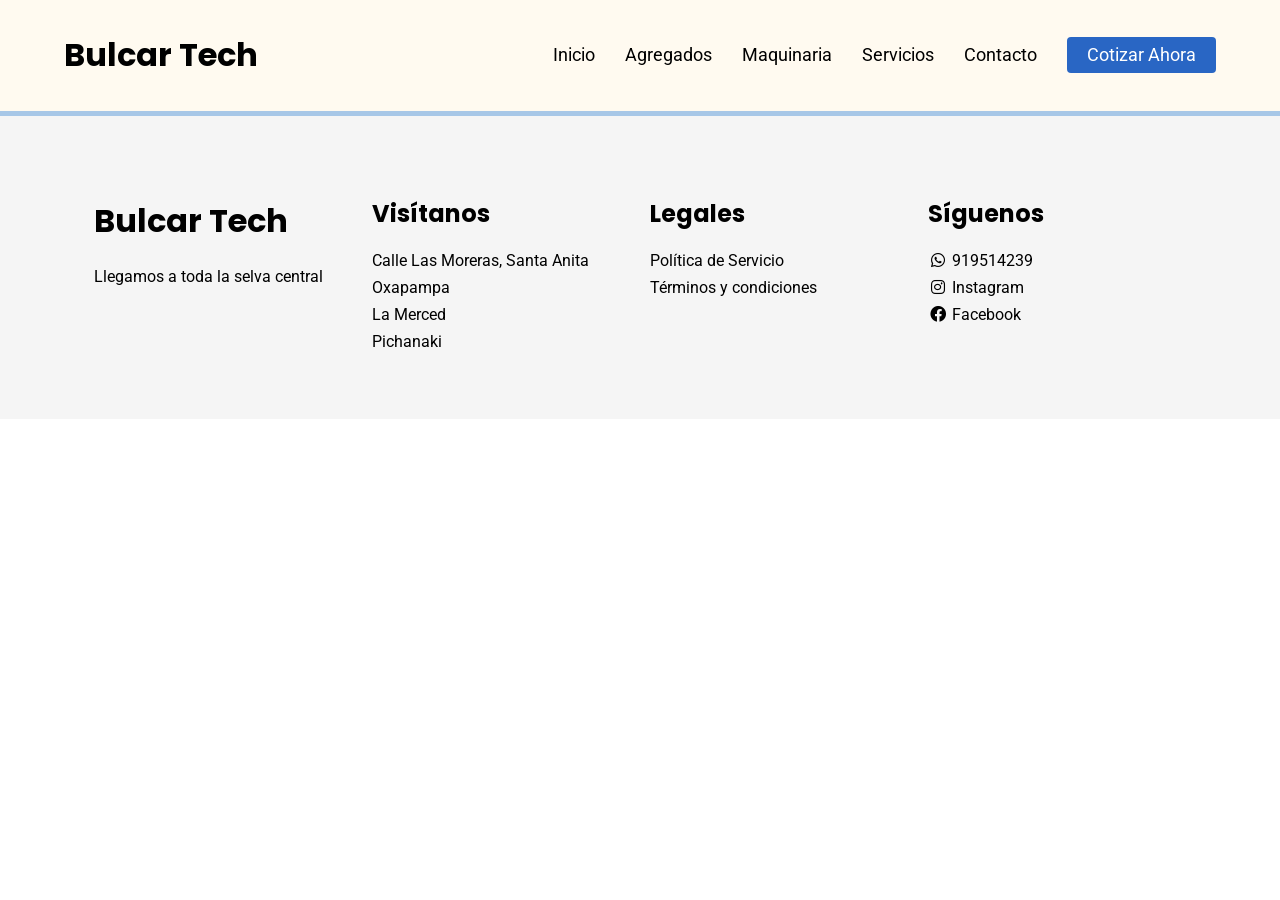
==== agregados.html @ b3961d60 "add  4 files .html" ====
<!DOCTYPE html5>
<html>
<head>
    <meta name="viewport" content="width=device-width, initial-scale=1.0">
    <title>Bulcar Tech</title>
    <link rel="preconnect" href="https://fonts.googleapis.com">
    <link rel="preconnect" href="https://fonts.gstatic.com" crossorigin>
    <link href="https://fonts.googleapis.com/css2?family=Poppins:wght@700&family=Roboto:wght@400;700&display=swap" rel="stylesheet">
    <link rel="stylesheet" href="https://cdnjs.cloudflare.com/ajax/libs/font-awesome/6.0.0/css/all.min.css"> <!-- para obtener iconos pequeños -->
    <link rel="stylesheet" href="style.css">
</head>

<body>
    <!-- cabezera -->
    <header class="main-header">
        <div class="header-container">
            <div class="logo">
                <h1>Bulcar Tech</h1>
                <!-- <h1>Bulcar tech, agregados en toda la selva central</h1> <a href="/">
                <img src="img/logo_3.png" alt="Agregados"> </a> -->
            </div>

            <nav class="main-nav">
                <ul>
                    <li><a href="index.html">Inicio</a></li>
                    <li><a href="agregados.html">Agregados</a></li>
                    <li><a href="maquinaria.html">Maquinaria</a></li>
                    <li><a href="servicios.html">Servicios</a></li>
                    <li><a href="contacto.html">Contacto</a></li>
                    <div class="boton-cotizar">
                    <li><a href="cotizar.html" class="btn-cotizar">Cotizar Ahora</a></li>
                    </div>

                </ul>
            </nav>
        </div>
    </header>

    <!-- Contenido -->










    <!-- Pie de pagina -->
     <footer class="main-footer">
        <div class="footer-content">
            <div class="caja">
                <h1>Bulcar Tech </h1> <ul>
                    <li>Llegamos a toda la selva central</li>
                </ul>
            </div>

            <div class="caja">
                <h2>Visítanos</h2>
                <ul>
                    <li>Calle Las Moreras, Santa Anita</li>
                    <li>Oxapampa</li>
                    <li>La Merced</li>
                    <li>Pichanaki</li>
    
                </ul>
            </div>

            <div class="caja">
                <h2>Legales</h2>
                <ul>
                    <li><a href="#">Política de Servicio</a></li>
                    <li><a href="#">Términos y condiciones</a></li>
                </ul>
            </div>

            <div class="caja">
                <h2>Síguenos</h2>
                <ul class="social-links">
                    <li><a href="#"><i class="fa-brands fa-whatsapp"></i> 919514239</a></li>
                    <li><a href="#"><i class="fa-brands fa-instagram"></i> Instagram</a></li>
                    <li><a href="#"><i class="fa-brands fa-facebook"></i> Facebook</a></li>
                </ul>
            </div>
        </div>
    </footer>

</body>
</html>
---- style.css ----
/* RESET UNIVERSAL */
body {
    display: flex;
    flex-direction: column;
    min-height: 100vh; /* vh significa "view height", o sea, el alto de la pantalla */
    margin: 0;
    font-family: 'Roboto', sans-serif; /* Fuente principal para lectura */
}

h1, h2, h3, .formulario_titulo {
    font-family: 'Poppins', sans-serif;
    font-weight: 700; /* Negrita para resaltar */
}

/* modo DESKTOP */

/* 1. EL FONDO (100% ancho) */
.topbar-fondo {
    width: 100%;
    background: #A7C7E7;
    /* Aquí NO va el overflow, para que el fondo llegue a las esquinas */
}

/* 2. EL CENTRADOR (1200px) */
.topbar-centrado {
    max-width: 900px;
    margin: 0 auto; /* Lo mantiene al centro de la web */
    overflow: hidden; /* ESTA ES LA CLAVE: Corta el texto justo a los 1200px */
}

/* 3. LA PISTA EN MOVIMIENTO */
.carrusel-track {
    display: flex;
    width: max-content; /* Permite que la pista sea larguísima */
    animation: scroll 15s linear infinite;
}

.carrusel-track span {
    display: flex;
    align-items: center;
    gap: 8px;
    padding: 1px 50px;
    color: black;
   
}

/* LA ANIMACIÓN */
@keyframes scroll {
    0% { transform: translateX(0); }
    100% { transform: translateX(-50%); }
}




/* para el menu de categorias de la web */

.main-header {
    background-color:floralwhite; 
    width: 100%;
    padding: 10px 0;
}

.header-container {
    display: flex;
    justify-content: space-between;
    align-items: center;
    max-width: 1200px;
    margin: 0 auto;
    padding: 0 5%;
}


.main-nav ul {
    display: flex;
    list-style: none; /* delete los puntitos del lista */
    gap: 30px; /* space entre categories */
    

}
.btn-cotizar {
    color:white !important;
    padding: 8px 20px;
    border-radius: 4px; /* Bordes ligeramente suavizados, pero rectangulares */
    background-color: #2966C4;
    
    
}

.btn-cotizar:hover {
    background-color:orange /* #a7c7e7 */; /* Se rellena de azul bajo */
    color: black !important; /* El texto cambia a blanco para contrastar */
  }

.main-nav a {   /* editar las categorias (anchor, ancla) -> "a" */
   
  color: black;
    font-size: 1.1rem;
    transition: 0.5s;
    text-decoration: none;
}

.main-nav a:hover {         /* pasar cursor en las categorias (anchor, ancla) -> "a" */
    color:blue;
    font-weight: bold;
    
}

/* 1. El contenedor del logo ahora sí dictará la altura */
/* 1. Forzamos al contenedor a mantener su tamaño */
.logo {
    color: black;
}
/* .logo {
    display: flex;
    align-items: center;
    position: relative;
    height: 60px; /* <--- ESTA es la altura máxima de tu header 
} */

/* 2. El logo puede ser más grande que el contenedor */
/* .logo img {
    height: 140px; /* <--- El logo mide 100px, pero el div solo 60px 
    width: auto;
    position: absolute; /* Permite que el logo "flote" sobre el header 
    top: 50%;
    transform: translateY(-50%); /* Lo centra verticalmente perfecto 
    z-index: 100; /* Asegura que el logo esté por encima de lo que venga abajo 
    transition: transform 0.3s ease;
} */ 

/* 3. Ajuste para el H1 (invisible para el usuario) */
/* .logo h1 {
    position: absolute;
    width: 1px;
    height: 1px;
    padding: 0;
    margin: -1px;
    overflow: hidden;
    clip: rect(0, 0, 0, 0);
    border: 0;
} */
/* hero section (imagen) */
.hero {
    /* Aquí pones la ruta de tu imagen */
    background-image: linear-gradient(rgba(0,0,0,0.6), rgba(0,0,0,0.6)), url('img/bg_banner.jpg');
    background-size: cover;       /* La imagen siempre llena el espacio sin deformarse */
    background-position: center;   /* Centra la imagen */
    height: 60vh;                 /* Ocupa el 80% de la altura de la pantalla */
    display: flex;
    justify-content: center;
    align-items: center;
    text-align: center;
    color: #f5f0e8;
}

.hero-content h1 {
    font-size: 3rem;
    margin-bottom: 20px;
}
.color-hero {
    color: #61C4FA;
}

/* Estilo del botón (Similar al visto en la Sesión 04) */
.btn-main {
    background-color:  transparent;
    color: white;
    border: 2px solid #84b6f4;
    padding: 10px 30px;
    text-decoration: none;
    border-radius: 5px;
    font-weight: bold;
    transition: 0.3s;
}

.btn-main:hover {
    color: white;
    background-color: #2966C4; /* Efecto hover visto en clase [cite: 791] */
}
.slogan {
    padding: 15px;
}


/* cards paquetes fullday */
.paquetes-container {
    padding: 60px 5%;
    background-color: #fff;
    text-align: center;
}

.cards-wrapper {
    display: flex;
     flex-wrap: nowrap;         /* Permite que bajen si no caben */
    justify-content: center; /* Centra las tarjetas */
    gap: 30px;               /* Espacio entre tarjetas */
    margin-top: 30px;
}

.card {
    background: #E5E1E1;     /* Color gris claro visto en clase  */
    border-radius: 10px;     /* Bordes redondeados profesionales  */
    width: 300px;            /* Ancho fijo en PC [cite: 780] */
    box-shadow: 10px 10px 5px #888; /* Sombra enseñada en  04  */
    overflow: hidden;        /* Para que la imagen no se salga de las esquinas */
    transition: transform 0.3s;
   

}

.card:hover {
    transform: scale(1.05);  /* Efecto de agrandado visto en clase  */
}

.card-img {
    width: 100%;             /* La imagen ocupa todo el ancho de la tarjeta [cite: 958] */
    height: 180px;           /* Altura fija para que todas se vean iguales [cite: 1387] */
    object-fit: cover;
}

.card-info {
    padding: 20px;
}

.btn-detalle {
    display: block;
    background: green;       /* Estilo de botón del material  */
    color: white;
    text-decoration: none;
    padding: 10px;
    margin-top: 15px;
    border-radius: 5px;
}

/* FORmulario de contacto----------------------------------------------------------------- */
.formulario-contacto {
    flex: 1; 
    width:500px;
    max-width: 100%;
    margin:auto;
    margin-top: 100px;
    margin-bottom: 100px;
    padding: 20px;
    box-shadow: 0 0 20px 1px rgba(0,0,0,0.3);
    /* 0 en desplazamiento, 20 en difuminado, rgba los colores,
    el 0.3 es la transprencia*/
    position:relative;
    /*Porque después se va a
    posicionar otro elemento en base al formulario*/
  
   
  
}

.formulario-titulo {
    text-align: center;
    margin-top: 0;
    color:rgba(0,0,0,0.7);
}

.formulario_label, .formulario_submit, .formulario_input {
    display: block; /*para que se aprecie uno debajo de otro*/
    width: 90%;
}

.formulario_submit {
   background: green;
    color:#fff;
    padding: 10px 20px;
    cursor:pointer;
    border:none;
    margin:8px;
}

.formulario_submit:hover{
    background: #229797;
}

/* CARRUSEL DE LOGOS CLIENTES */
.seccion-logos {
    padding: 60px 0;
    background-color: white; /* Tu azul bajo de fondo */
    display: flex;
    flex-direction: column;
    align-items: center;
    gap: 40px;
   
}
.titulo-confianza {
    color: #61C4FA; /* El mismo azul bajo de tus otros textos */
    font-size: 24px;
    font-weight: 400; /* Estilo elegante, no tan grueso */
    text-transform: uppercase; /* Opcional: le da un toque más corporativo */
    letter-spacing: 2px; /* Un poco de aire entre letras */
    position: relative;
    transition: font-weight 0.3s ease;
}


.carousel-container {
    width: 90%;
    max-width: 900px; /* <--- AQUÍ limitas el ancho para que no sea toda la pantalla */
    overflow: hidden; /* Esconde los logos que van saliendo */
    position: relative;
    background: white; /* Opcional: un fondo blanco pastel para los logos */
    padding: 20px;
    border-radius: 15px;
    box-shadow: 0 4px 15px rgba(167, 199, 231, 0.2);
}

.carousel-track {
    display: flex;
    align-items: center;
    gap: 60px; /* Espacio entre logos */
    /* Si vas a usar animación automática, agrégala aquí */
    animation: scroll 20s linear infinite;
}

.logo-item img {
    height: 110px; /* Tamaño controlado de los logos */
    width: auto;
   /*  filter: grayscale(100%); /* Opcional: logos en gris 
    opacity: 0.6; */
    transition: all 0.3s ease;
}

.logo-item img:hover {
    filter: grayscale(0%); /* A color al pasar el mouse */
    opacity: 1;
    transform: scale(1.4);
}

/* Animación simple de desplazamiento */
@keyframes scroll {
    0% { transform: translateX(0); }
    100% { transform: translateX(-50%); }
}

/* =============================================
   SECCIÓN: stats 
   ============================================= */
.stats-static {
    background-color: whitesmoke/* #1a1a1a */; /* Fondo oscuro tipo industrial */
    padding: 1px 5%;
    color: black;
    border-top: 4px solid #A7C7E7; /* El verde que usamos en los botones */
}

.stats-wrapper {
    display: flex;
    justify-content: space-around; /* Reparte el espacio entre los 4 */
    align-items: center;
    max-width: 1200px;
    margin: 0 auto;
    flex-wrap: wrap; /* Clave para que en móvil bajen */
}

.stat-box {
    text-align: center;
    padding: 15px;
    flex: 1;
    min-width: 200px; /* Evita que se aplasten mucho */
}

.stat-val {
    display: block;
    font-size: 2.3rem;
    font-weight: 800;
    color: black/* #229797 */; 
    margin-bottom: 5px;
}

.stat-desc {
    font-size: 0.85rem;
    text-transform: uppercase;
    letter-spacing: 1.5px;
    font-weight: 400;
    opacity: 0.8;
}

/* RESPONSIVE - Sesión 02 */
@media (max-width: 768px) {
    .stats-wrapper {
        flex-direction: column; /* Se apilan en columna en celular */
        gap: 30px;
    }
    
    .stat-box {
        border-bottom: 1px solid #333;
        width: 100%;
    }
    
    .stat-box:last-child {
        border-bottom: none;
    }
}
/* FOOTER (pie de pagina)-------------------------------------------------------------- */
.main-footer {
   height: auto;
   background-color: whitesmoke;
   color: black;
   padding: 30px 5%;
   border-top: 5px solid #A7C7E7;
}

.footer-content {
   display: flex;
    justify-content: space-around; /* Reparte las cajas en el ancho */
    align-items: flex-start;       /* Alinea las cajas arriba */
    flex-wrap: wrap;               /* Por si hay poco espacio, que bajen */
    padding: 20px;
}
.caja {
    flex: 1;
    min-width: 200px; /* Evita que se amontonen mucho */
    margin: 10px;
}

.caja ul {
    list-style: none; /* Quita los puntitos de la lista */
    padding: 0;
    margin: 0;
}

.caja li, .caja span {
    display: flex;
    align-items: center; /* Alinea el icono con el texto verticalmente */
    gap: 10px;           /* Espacio entre el icono y el texto */
    margin-bottom: 8px;  /* Espacio entre cada renglón */
}

/* Si quieres que los iconos tengan un tamaño fijo para que el texto empiece igual */
.caja i {
    width: 20px;
    text-align: center;
}
.caja a {
    color: black;
    text-decoration: none;
    background-color: transparent;
}
a:hover {
    font-weight: bold;
    color: orange;
    border-radius: 4px;        /* Bordes redondeados para que se vea mejor */
}

/* ------------------------------------------------------------------------------------------------------------------------------------------------------------- */
/* modo MOVIL*/

@media (max-width: 768px) {
    .top-bar {
        display: none; 
    }
}


/*  header de categorias */
@media (max-width: 768px) {
    .header-container {
        flex-direction: column; /* Apila logo y menú verticalmente [cite: 418] */
        gap: 15px;
    }

    .main-nav ul {
        flex-direction: row; /* Categorías una debajo de otra */
        align-items:center;
        gap: 10px;
    }
    
    .main-nav li {
        margin: 0.5rem;
    }
}

/* hero section (imagen) */
@media (max-width: 768px) {
    .hero {
        height: 60vh; /* Bajamos la altura en celular para que se vea mejor el contenido */
    }

    .hero-content h1 {
        font-size: 1.8rem; /* Letra más pequeña para que no se corte */
    }
}

/* seccion card fullday */
 @media (max-width: 768px) {
    .cards-wrapper {
        flex-direction: column; /* Cambia de horizontal a vertical  */
        align-items: center;    /* Centra las tarjetas una debajo de otra */
    }

    .card {
        width: 90%;             /* En celular las tarjetas ocupan casi todo el ancho [cite: 967] */
    }
}

/* Footer */
/* Estilo para el móvil según la Sesión 02 [cite: 416, 418] */
@media (max-width: 768px) {
    .footer-content {
        flex-direction: column; /* Apila las cajas verticalmente */
        text-align:center;
        gap: 30px; /* Esto separa las cajas entre sí de forma equilibrada */
        padding: 40px 5%; /* Dale espacio interno para que no toque los bordes del cel */
    }

    .formulario-contacto {
        width: 60%;
       
    }

    .caja {
        width: 100%; /* Obliga a la caja a usar todo el ancho del celular */
        margin: 0 auto; /* Centra la caja físicamente */
        
    }

}

/* corizar.html ---------------------------------------------------------------------------------------------------------------- */
/* --- ESTILOS PÁGINA COTIZAR --- */

.cotizar-main {
    flex: 1; /* Para el Sticky Footer que ya configuramos */
    display: flex;
    align-items: center;
    justify-content: center;
    background: #f0f2f5; /* Un gris muy claro para que la tarjeta resalte */
    padding: 60px 20px;
}

.cotizar-container {
    width: 100%;
    max-width: 600px;
}

.cotizar-card {
    background: #ffffff;
    border-radius: 15px;
    padding: 40px;
    box-shadow: 0 15px 35px rgba(0,0,0,0.1);
    text-align: center;
}

.icon-main {
    font-size: 50px;
    color: #229797; /* El verde/celeste de tu marca */
    margin-bottom: 20px;
}

.cotizar-header h1 {
    font-size: 2rem;
    color: #333;
    margin-bottom: 10px;
}

.cotizar-header p {
    color: #666;
    margin-bottom: 30px;
}

/* Sección de botón de WhatsApp */
.opcion-wsp {
    background: #f9f9f9;
    padding: 25px;
    border-radius: 10px;
    border: 1px solid #eee;
    margin-bottom: 25px;
}

.opcion-wsp h3 {
    margin-bottom: 10px;
    color: #333;
}

.wsp-btn-link {
    display: flex;
    align-items: center;
    justify-content: center;
    gap: 10px;
    background-color: #25D366; /* Verde Oficial WhatsApp */
    color: white;
    text-decoration: none;
    padding: 15px 25px;
    border-radius: 8px;
    font-weight: bold;
    font-size: 1.1rem;
    transition: 0.3s;
}

.wsp-btn-link:hover {
    background-color: #1DA851;
    transform: translateY(-3px);
    box-shadow: 0 5px 15px rgba(37, 211, 102, 0.3);
}

/* Íconos de información extra */
.opcion-info {
    display: flex;
    justify-content: center;
    gap: 20px;
    flex-wrap: wrap;
}

.info-item {
    display: flex;
    align-items: center;
    gap: 8px;
    font-size: 0.85rem;
    color: #888;
}

.info-item i {
    color: #229797;
}

/* Ajuste móvil */
@media (max-width: 480px) {
    .cotizar-card {
        padding: 25px 15px;
    }
    .cotizar-header h1 {
        font-size: 1.5rem;
    }
}
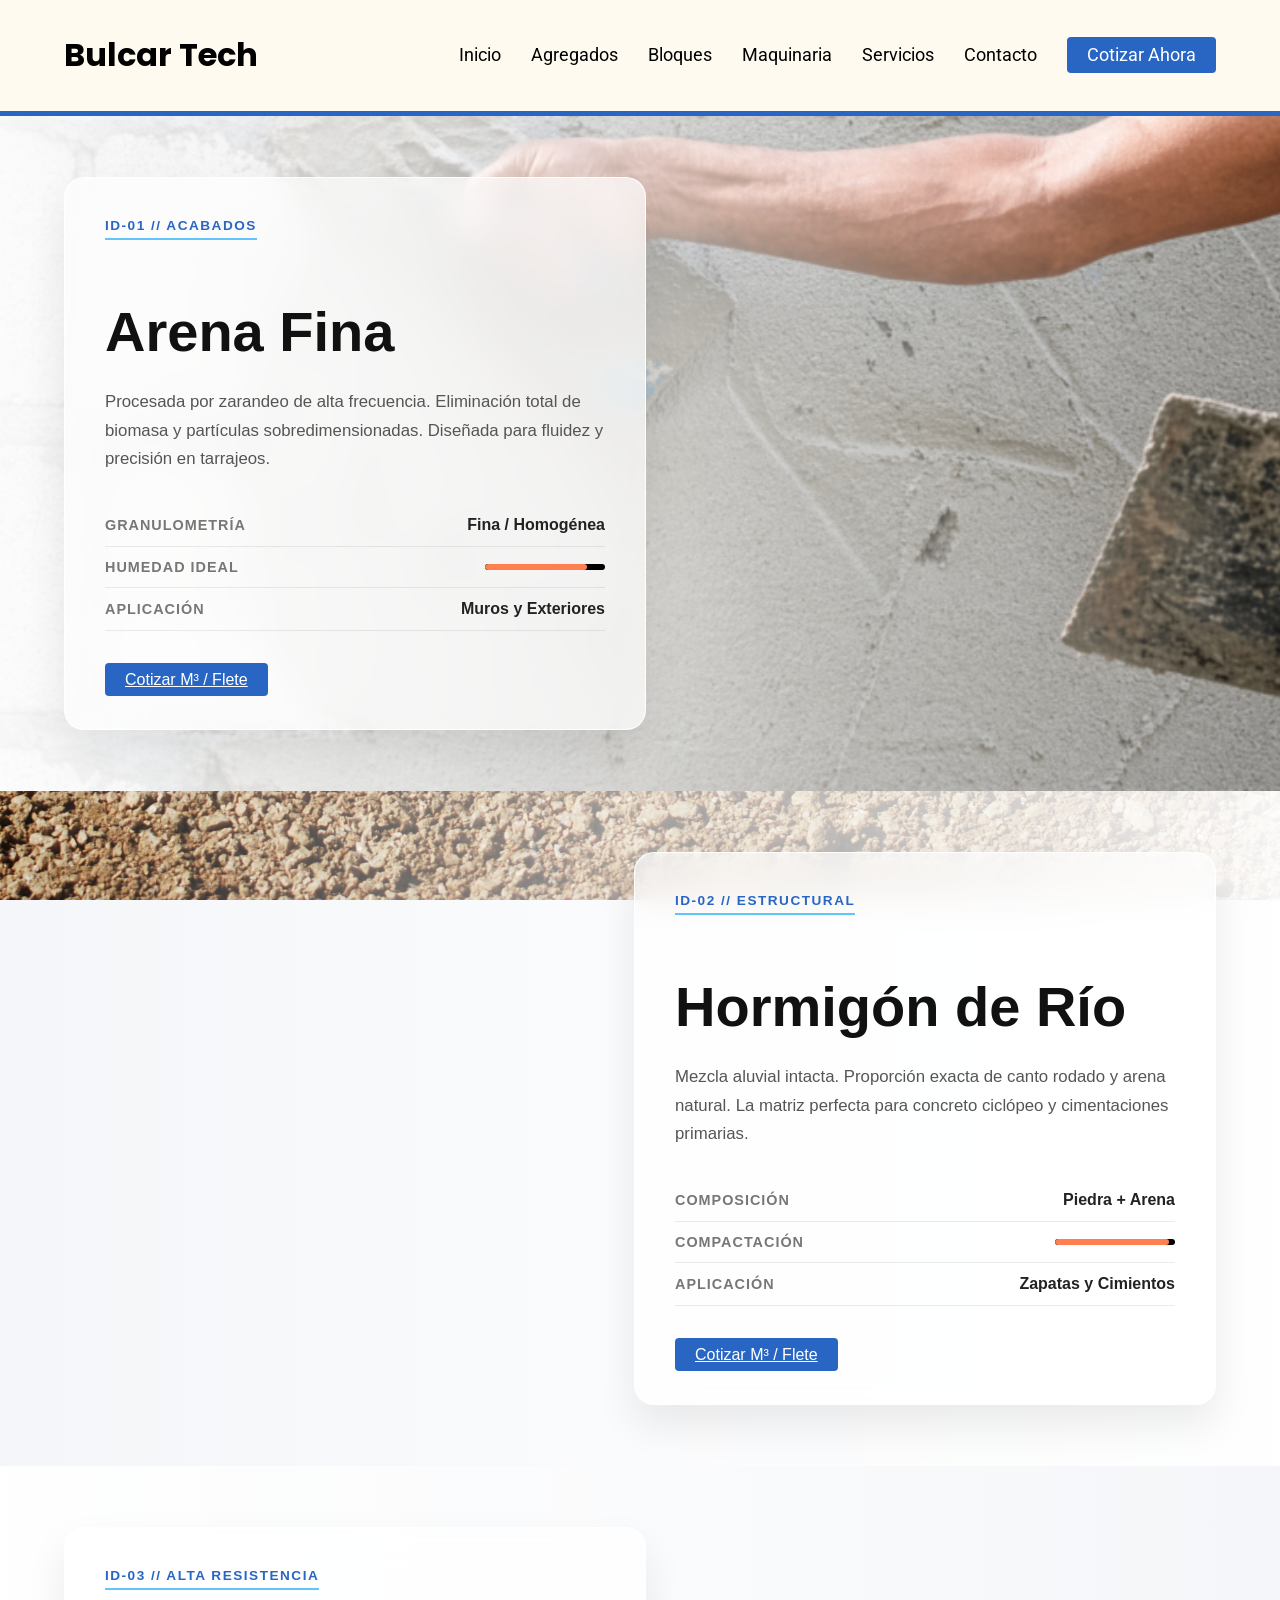
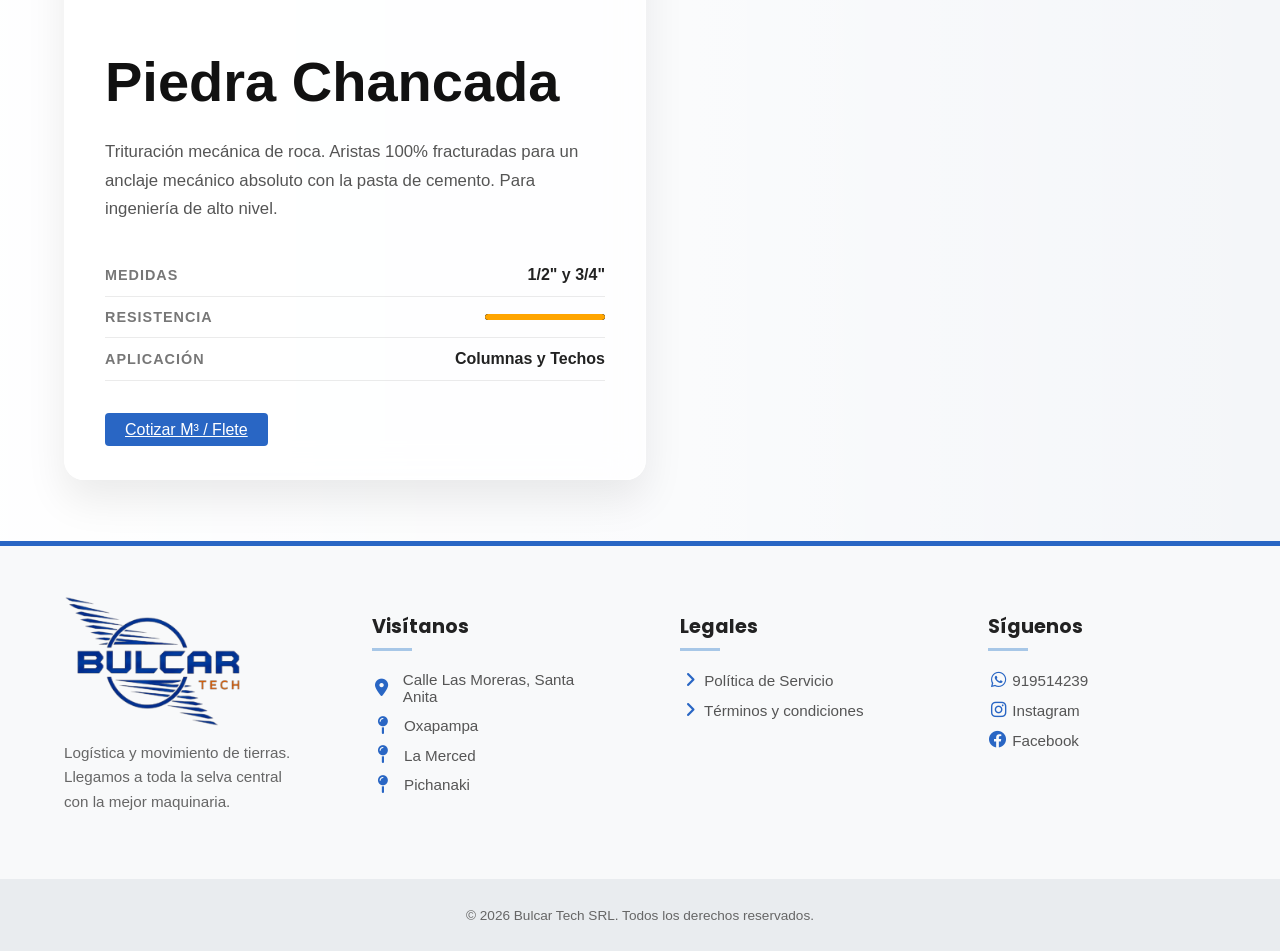
==== commit 19c4373c: "blocks, agregados: refac" ====
--- a/agregados.html
+++ b/agregados.html
@@ -24,6 +24,7 @@
                 <ul>
                     <li><a href="index.html">Inicio</a></li>
                     <li><a href="agregados.html">Agregados</a></li>
+                    <li><a href="blocks.html">Bloques</a></li>
                     <li><a href="maquinaria.html">Maquinaria</a></li>
                     <li><a href="servicios.html">Servicios</a></li>
                     <li><a href="contacto.html">Contacto</a></li>
@@ -37,54 +38,162 @@
     </header>
 
     <!-- Contenido -->
+    <main class="main-agregados">
 
+        <section class="seccion-material bg-arena">
+            <div class="filtro-fondo"></div>
+            <div class="contenedor-material">
+                
+                <div class="tarjeta-info">
+                    <div class="tarjeta-cabecera">
+                        <span class="etiqueta">ID-01 // Acabados</span>
+                        <h2>Arena Fina</h2>
+                    </div>
+                    
+                    <div class="tarjeta-cuerpo">
+                        <p class="descripcion">Procesada por zarandeo de alta frecuencia. Eliminación total de biomasa y partículas sobredimensionadas. Diseñada para fluidez y precisión en tarrajeos.</p>
+                        
+                        <ul class="lista-especificaciones">
+                            <li>
+                                <span class="spec-nombre">Granulometría</span>
+                                <span class="spec-valor">Fina / Homogénea</span>
+                            </li>
+                            <li>
+                                <span class="spec-nombre">Humedad Ideal</span>
+                                <span class="barra-contenedor"><div class="barra-relleno color-claro" style="width: 85%;"></div></span>
+                            </li>
+                            <li>
+                                <span class="spec-nombre">Aplicación</span>
+                                <span class="spec-valor">Muros y Exteriores</span>
+                            </li>
+                        </ul>
+                    </div>
 
+                    <div class="tarjeta-pie">
+                        <a href="https://wa.me/51919514239" class="btn-cotizar">Cotizar M³ / Flete</a>
+                    </div>
+                </div>
+                
+            </div>
+        </section>
 
+        <section class="seccion-material bg-hormigon">
+            <div class="filtro-fondo filtro-derecha"></div>
+            <div class="contenedor-material alinear-derecha">
+                
+                <div class="tarjeta-info">
+                    <div class="tarjeta-cabecera">
+                        <span class="etiqueta">ID-02 // Estructural</span>
+                        <h2>Hormigón de Río</h2>
+                    </div>
+                    
+                    <div class="tarjeta-cuerpo">
+                        <p class="descripcion">Mezcla aluvial intacta. Proporción exacta de canto rodado y arena natural. La matriz perfecta para concreto ciclópeo y cimentaciones primarias.</p>
+                        
+                        <ul class="lista-especificaciones">
+                            <li>
+                                <span class="spec-nombre">Composición</span>
+                                <span class="spec-valor">Piedra + Arena</span>
+                            </li>
+                            <li>
+                                <span class="spec-nombre">Compactación</span>
+                                <span class="barra-contenedor"><div class="barra-relleno color-claro" style="width: 95%;"></div></span>
+                            </li>
+                            <li>
+                                <span class="spec-nombre">Aplicación</span>
+                                <span class="spec-valor">Zapatas y Cimientos</span>
+                            </li>
+                        </ul>
+                    </div>
 
+                    <div class="tarjeta-pie">
+                        <a href="https://wa.me/51919514239" class="btn-cotizar">Cotizar M³ / Flete</a>
+                    </div>
+                </div>
 
+            </div>
+        </section>
 
+        <section class="seccion-material bg-piedra">
+            <div class="filtro-fondo"></div>
+            <div class="contenedor-material">
+                
+                <div class="tarjeta-info">
+                    <div class="tarjeta-cabecera">
+                        <span class="etiqueta">ID-03 // Alta Resistencia</span>
+                        <h2>Piedra Chancada</h2>
+                    </div>
+                    
+                    <div class="tarjeta-cuerpo">
+                        <p class="descripcion">Trituración mecánica de roca. Aristas 100% fracturadas para un anclaje mecánico absoluto con la pasta de cemento. Para ingeniería de alto nivel.</p>
+                        
+                        <ul class="lista-especificaciones">
+                            <li>
+                                <span class="spec-nombre">Medidas</span>
+                                <span class="spec-valor">1/2" y 3/4"</span>
+                            </li>
+                            <li>
+                                <span class="spec-nombre">Resistencia</span>
+                                <span class="barra-contenedor"><div class="barra-relleno color-oscuro" style="width: 100%;"></div></span>
+                            </li>
+                            <li>
+                                <span class="spec-nombre">Aplicación</span>
+                                <span class="spec-valor">Columnas y Techos</span>
+                            </li>
+                        </ul>
+                    </div>
 
+                    <div class="tarjeta-pie">
+                        <a href="https://wa.me/51919514239" class="btn-cotizar">Cotizar M³ / Flete</a>
+                    </div>
+                </div>
 
+            </div>
+        </section>
 
+    </main>
 
     <!-- Pie de pagina -->
-     <footer class="main-footer">
-        <div class="footer-content">
-            <div class="caja">
-                <h1>Bulcar Tech </h1> <ul>
-                    <li>Llegamos a toda la selva central</li>
-                </ul>
-            </div>
+    <footer class="main-footer">
+    <div class="footer-content">
+        
+        <div class="caja caja-marca">
+            <img src="img/logo_original_white.png" alt="Logo Bulcar Tech" class="footer-logo-img">
+            <p class="slogan-footer">Logística y movimiento de tierras. Llegamos a toda la selva central con la mejor maquinaria.</p>
+        </div>
 
-            <div class="caja">
-                <h2>Visítanos</h2>
-                <ul>
-                    <li>Calle Las Moreras, Santa Anita</li>
-                    <li>Oxapampa</li>
-                    <li>La Merced</li>
-                    <li>Pichanaki</li>
-    
-                </ul>
-            </div>
+        <div class="caja">
+            <h2>Visítanos</h2>
+            <ul class="lista-visita">
+                <li><i class="fa-solid fa-location-dot"></i> Calle Las Moreras, Santa Anita</li>
+                <li><i class="fa-solid fa-map-pin"></i> Oxapampa</li>
+                <li><i class="fa-solid fa-map-pin"></i> La Merced</li>
+                <li><i class="fa-solid fa-map-pin"></i> Pichanaki</li>
+            </ul>
+        </div>
 
-            <div class="caja">
-                <h2>Legales</h2>
-                <ul>
-                    <li><a href="#">Política de Servicio</a></li>
-                    <li><a href="#">Términos y condiciones</a></li>
-                </ul>
-            </div>
+        <div class="caja">
+            <h2>Legales</h2>
+            <ul>
+                <li><a href="#"><i class="fa-solid fa-angle-right"></i> Política de Servicio</a></li>
+                <li><a href="#"><i class="fa-solid fa-angle-right"></i> Términos y condiciones</a></li>
+            </ul>
+        </div>
 
-            <div class="caja">
-                <h2>Síguenos</h2>
-                <ul class="social-links">
-                    <li><a href="#"><i class="fa-brands fa-whatsapp"></i> 919514239</a></li>
-                    <li><a href="#"><i class="fa-brands fa-instagram"></i> Instagram</a></li>
-                    <li><a href="#"><i class="fa-brands fa-facebook"></i> Facebook</a></li>
-                </ul>
-            </div>
+        <div class="caja">
+            <h2>Síguenos</h2>
+            <ul class="social-links">
+                <li><a href="https://wa.me/51919514239" target="_blank"><i class="fa-brands fa-whatsapp"></i> 919514239</a></li>
+                <li><a href="#"><i class="fa-brands fa-instagram"></i> Instagram</a></li>
+                <li><a href="#"><i class="fa-brands fa-facebook"></i> Facebook</a></li>
+            </ul>
         </div>
+        
+    </div>
+
+    <div class="footer-bottom">
+        <p>&copy; 2026 Bulcar Tech SRL. Todos los derechos reservados.</p>
+    </div>
     </footer>
-
 </body>
 </html>
--- a/style.css
+++ b/style.css
@@ -1,4 +1,7 @@
-/* RESET UNIVERSAL */
+
+/* =============================================
+                     RESET UNIVERSAL 
+   ============================================= */
 body {
     display: flex;
     flex-direction: column;
@@ -12,49 +15,13 @@
     font-weight: 700; /* Negrita para resaltar */
 }
 
-/* modo DESKTOP */
-
-/* 1. EL FONDO (100% ancho) */
-.topbar-fondo {
-    width: 100%;
-    background: #A7C7E7;
-    /* Aquí NO va el overflow, para que el fondo llegue a las esquinas */
-}
-
-/* 2. EL CENTRADOR (1200px) */
-.topbar-centrado {
-    max-width: 900px;
-    margin: 0 auto; /* Lo mantiene al centro de la web */
-    overflow: hidden; /* ESTA ES LA CLAVE: Corta el texto justo a los 1200px */
-}
-
-/* 3. LA PISTA EN MOVIMIENTO */
-.carrusel-track {
-    display: flex;
-    width: max-content; /* Permite que la pista sea larguísima */
-    animation: scroll 15s linear infinite;
-}
-
-.carrusel-track span {
-    display: flex;
-    align-items: center;
-    gap: 8px;
-    padding: 1px 50px;
-    color: black;
-   
-}
-
-/* LA ANIMACIÓN */
-@keyframes scroll {
-    0% { transform: translateX(0); }
-    100% { transform: translateX(-50%); }
-}
-
-
-
-
-/* para el menu de categorias de la web */
-
+
+/* ***************************index.html **************************/
+
+
+/* =============================================
+                        Header
+   ============================================= */
 .main-header {
     background-color:floralwhite; 
     width: 100%;
@@ -88,7 +55,7 @@
 }
 
 .btn-cotizar:hover {
-    background-color:orange /* #a7c7e7 */; /* Se rellena de azul bajo */
+    background-color:#FFCB11 /* #a7c7e7 */; /* Se rellena de azul bajo */
     color: black !important; /* El texto cambia a blanco para contrastar */
   }
 
@@ -110,6 +77,36 @@
 /* 1. Forzamos al contenedor a mantener su tamaño */
 .logo {
     color: black;
+}
+
+/* modo MOVIL */
+@media (max-width: 768px) {
+    .header-container {
+        flex-direction: column; /* Apila logo y menú verticalmente */
+        gap: 15px;
+    }
+
+    .main-nav ul {
+        flex-direction: column; /* ¡CORRECCIÓN AQUÍ! Esto apila las categorías una debajo de otra */
+        align-items: center;
+        gap: 15px; /* Espacio uniforme entre los enlaces y el botón */
+        padding: 0;
+        width: 100%;
+    }
+    
+    .main-nav li {
+        margin: 0; /* Quitamos el margin porque ya usamos 'gap' */
+        width: 100%;
+        text-align: center;
+    }
+
+    /* Protección extra para que el botón no se estire raro ni se deforme */
+    .btn-cotizar {
+        display: inline-block; /* Obliga a respetar el padding perfectamente */
+        margin-top: 10px; /* Lo separa un poco más del resto de categorías */
+        width: 80%; /* Para que en celular sea un botón grande y fácil de presionar */
+        max-width: 250px;
+    }
 }
 /* .logo {
     display: flex;
@@ -140,7 +137,61 @@
     clip: rect(0, 0, 0, 0);
     border: 0;
 } */
-/* hero section (imagen) */
+
+
+/* =============================================
+   TopBar (carrusel geografico)
+   ============================================= */
+
+/* 1. EL FONDO (100% ancho) */
+.topbar-fondo {
+    width: 100%;
+    background: #A7C7E7;
+    /* Aquí NO va el overflow, para que el fondo llegue a las esquinas */
+}
+
+/* 2. EL CENTRADOR (1200px) */
+.topbar-centrado {
+    max-width: 900px;
+    margin: 0 auto; /* Lo mantiene al centro de la web */
+    overflow: hidden; /* ESTA ES LA CLAVE: Corta el texto justo a los 1200px */
+}
+
+/* 3. LA PISTA EN MOVIMIENTO */
+.carrusel-track {
+    display: flex;
+    width: max-content; /* Permite que la pista sea larguísima */
+    animation: scroll 15s linear infinite;
+}
+
+.carrusel-track span {
+    display: flex;
+    align-items: center;
+    gap: 8px;
+    padding: 1px 50px;
+    color: black;
+   
+}
+
+/* LA ANIMACIÓN */
+@keyframes scroll {
+    0% { transform: translateX(0); }
+    100% { transform: translateX(-50%); }
+}
+
+/* modo MOVIL*/
+
+@media (max-width: 768px) {
+    .top-bar {
+        display: none; 
+    }
+}
+
+
+/* =============================================
+        hero section (imagen) 
+   ============================================= */
+
 .hero {
     /* Aquí pones la ruta de tu imagen */
     background-image: linear-gradient(rgba(0,0,0,0.6), rgba(0,0,0,0.6)), url('img/bg_banner.jpg');
@@ -159,14 +210,18 @@
     margin-bottom: 20px;
 }
 .color-hero {
-    color: #61C4FA;
+    /* color: #61C4FA; */
+    color: #FFCB11;
+}
+.tt-green {
+    color: #1DA851;
 }
 
 /* Estilo del botón (Similar al visto en la Sesión 04) */
 .btn-main {
     background-color:  transparent;
     color: white;
-    border: 2px solid #84b6f4;
+    border: 2px solid white /* #84b6f4 */;
     padding: 10px 30px;
     text-decoration: none;
     border-radius: 5px;
@@ -175,15 +230,110 @@
 }
 
 .btn-main:hover {
-    color: white;
-    background-color: #2966C4; /* Efecto hover visto en clase [cite: 791] */
+   /*  color: white;
+    background-color: #2966C4;  */
+    color: black;
+    background-color: #FFCB11;
+    border:3px solid white;
 }
 .slogan {
     padding: 15px;
 }
 
-
-/* cards paquetes fullday */
+/* modo movil */
+
+@media (max-width: 768px) {
+    .hero {
+        height: 60vh; /* Bajamos la altura en celular para que se vea mejor el contenido */
+    }
+
+    .hero-content h1 {
+        font-size: 1.8rem; /* Letra más pequeña para que no se corte */
+    }
+}
+
+
+
+/* =============================================
+        section STATS GLOB
+   ============================================= */
+.stats-static {
+    background-color: whitesmoke/* #1a1a1a */; /* Fondo oscuro tipo industrial */
+    padding: 1px 5%;
+    color: black;
+    border-top: 4px solid #A7C7E7; /* El verde que usamos en los botones */
+}
+
+.stats-wrapper {
+    display: flex;
+    justify-content: space-around; /* Reparte el espacio entre los 4 */
+    align-items: center;
+    max-width: 1200px;
+    margin: 0 auto;
+    flex-wrap: wrap; /* Clave para que en móvil bajen */
+}
+
+.stat-box {
+    text-align: center;
+    padding: 15px;
+    flex: 1;
+    min-width: 200px; /* Evita que se aplasten mucho */
+}
+
+.stat-val {
+    display: block;
+    font-size: 2.3rem;
+    font-weight: 800;
+    color: black/* #229797 */; 
+    margin-bottom: 5px;
+}
+
+.stat-desc {
+    font-size: 0.85rem;
+    text-transform: uppercase;
+    letter-spacing: 1.5px;
+    font-weight: 400;
+    opacity: 0.8;
+}
+
+/* modo movil */
+@media (max-width: 768px) {
+    .stats-wrapper {
+        flex-direction: column; /* Se apilan en columna en celular */
+        gap: 30px;
+    }
+    
+    .stat-box {
+        border-bottom: 1px solid #333;
+        width: 100%;
+    }
+    
+    .stat-box:last-child {
+        border-bottom: none;
+    }
+}
+
+/* =============================================
+        section Productos / servicios (vitrina)
+   ============================================= */
+.tt-pro-serv {
+    text-align: left;
+    padding: 5px ;
+    margin-bottom: 1px;
+}
+
+.sub-pro-serv {
+    display: flex;
+    justify-content: space-between;
+}
+
+.sub-pro-serv p {
+    margin: 0;
+}
+
+
+
+
 .paquetes-container {
     padding: 60px 5%;
     background-color: #fff;
@@ -192,25 +342,31 @@
 
 .cards-wrapper {
     display: flex;
-     flex-wrap: nowrap;         /* Permite que bajen si no caben */
+    flex-wrap: nowrap;         /* Permite que bajen si no caben */
     justify-content: center; /* Centra las tarjetas */
     gap: 30px;               /* Espacio entre tarjetas */
     margin-top: 30px;
 }
 
 .card {
-    background: #E5E1E1;     /* Color gris claro visto en clase  */
+    background: whitesmoke;     /* Color gris claro visto en clase  */
     border-radius: 10px;     /* Bordes redondeados profesionales  */
     width: 300px;            /* Ancho fijo en PC [cite: 780] */
-    box-shadow: 10px 10px 5px #888; /* Sombra enseñada en  04  */
+    box-shadow: 1px 1px 1px #888; /* Sombra enseñada en  04  */
     overflow: hidden;        /* Para que la imagen no se salga de las esquinas */
     transition: transform 0.3s;
    
 
 }
+.ls-products {
+    text-align: left;
+    color:615A5A;
+    text-decoration: none;
+    padding: 15px;
+}
 
 .card:hover {
-    transform: scale(1.05);  /* Efecto de agrandado visto en clase  */
+    transform: scale(1.1);  /* Efecto de agrandado visto en clase  */
 }
 
 .card-img {
@@ -220,18 +376,363 @@
 }
 
 .card-info {
-    padding: 20px;
+    padding: 15px;
+    text-align: left;
 }
 
 .btn-detalle {
+    
+    text-align: center;
     display: block;
-    background: green;       /* Estilo de botón del material  */
+    background: #4C8DBF;       /* Estilo de botón del material  */
     color: white;
     text-decoration: none;
     padding: 10px;
+    margin: 1px auto;
     margin-top: 15px;
-    border-radius: 5px;
-}
+    border-radius: 9px;
+    max-width: 70%;
+}
+a:hover {
+    font-weight: bold;
+    background-color: #FFCB11;
+    color:black;
+    border-radius: 5px;        /* Bordes redondeados para que se vea mejor */
+}
+
+/* modo movil */
+/* seccion card fullday */
+ @media (max-width: 768px) {
+    .cards-wrapper {
+        flex-direction: column; /* Cambia de horizontal a vertical  */
+        align-items: center;    /* Centra las tarjetas una debajo de otra */
+    }
+
+    .card {
+        width: 90%;             /* En celular las tarjetas ocupan casi todo el ancho [cite: 967] */
+    }
+}
+
+/* =============================================
+       Photos enterprise
+   ============================================= */
+/* --- SLIDER FULL WIDTH (UI/UX Expert) --- */
+
+.slider-fw-section {
+    width: 100vw; /* 100% del ancho de la ventana del navegador */
+    margin-left: calc(-50vw + 50%); /* Truco avanzado para romper los márgenes de contenedores padres */
+    position: relative;
+    overflow: hidden;
+    background-color: #000;
+}
+
+.slider-fw-container {
+    width: 100%;
+    position: relative;
+    border-top: 5px solid #A7C7E7;
+}
+
+.slider-fw-track {
+    display: flex;
+    transition: transform 0.6s cubic-bezier(0.25, 1, 0.5, 1); /* Transición mucho más profesional y fluida */
+}
+
+.slide-fw {
+    min-width: 100vw; /* Cada foto ocupa toda la pantalla a lo ancho */
+    height: 700px; /* Altura imponente */
+    position: relative;
+}
+
+.slide-fw img {
+    width: 100%;
+    height: 100%;
+    object-fit: cover; /* Evita que las fotos se aplasten */
+}
+
+/* El Gradiente Oscuro para legibilidad perfecta (Principio de Accesibilidad UX) */
+.slide-fw-overlay {
+    position: absolute;
+    top: 0;
+    left: 0;
+    width: 100%;
+    height: 100%;
+    background: linear-gradient(to top, rgba(0,0,0,0.9) 0%, rgba(0,0,0,0.2) 50%, transparent 100%);
+    display: flex;
+    align-items: flex-end; /* Manda el texto hacia abajo */
+    justify-content: center;
+    padding-bottom: 80px;
+}
+
+.slide-fw-content {
+    text-align: center;
+    color: #ffffff;
+    max-width: 800px;
+    padding: 0 20px;
+}
+
+.slide-fw-content h2 {
+    font-size: 3rem;
+    margin-bottom: 15px;
+    text-transform: uppercase;
+    letter-spacing: 2px;
+}
+
+.slide-fw-content p {
+    font-size: 1.2rem;
+    opacity: 0.9;
+}
+
+/* Botones minimalistas */
+.fw-btn {
+    position: absolute;
+    top: 50%;
+    transform: translateY(-50%);
+    background: rgba(0, 0, 0, 0.4);
+    color: white;
+    border: 2px solid rgba(255, 255, 255, 0.2);
+    width: 60px;
+    height: 60px;
+    cursor: pointer;
+    font-size: 24px;
+    border-radius: 50%; /* Botones redondos se ven más modernos */
+    transition: all 0.3s ease;
+    backdrop-filter: blur(5px); /* Efecto cristal moderno */
+}
+
+.fw-btn:hover {
+    background: #229797; /* Tu color de marca */
+    border-color: #229797;
+    transform: translateY(-50%) scale(1.1); /* Crece un poco al pasar el mouse */
+}
+
+.prev-fw { left: 30px; }
+.next-fw { right: 30px; }
+
+/* Responsive para celulares */
+@media (max-width: 768px) {
+    .slide-fw { height: 400px; }
+    .slide-fw-content h2 { font-size: 2rem; }
+    .fw-btn { width: 45px; height: 45px; font-size: 18px; }
+    .prev-fw { left: 10px; }
+    .next-fw { right: 10px; }
+}
+
+
+
+
+/* =============================================
+        carrusel Logos Clientes (empresas)
+   ============================================= */
+
+/* CARRUSEL DE LOGOS CLIENTES */
+.seccion-logos {
+    padding: 60px 0;
+    background-color: white; /* Tu azul bajo de fondo */
+    display: flex;
+    flex-direction: column;
+    align-items: center;
+    gap: 40px;
+   
+}
+.titulo-confianza {
+    color: #61C4FA; /* El mismo azul bajo de tus otros textos */
+    font-size: 24px;
+    font-weight: 400; /* Estilo elegante, no tan grueso */
+    text-transform: uppercase; /* Opcional: le da un toque más corporativo */
+    letter-spacing: 2px; /* Un poco de aire entre letras */
+    position: relative;
+    transition: font-weight 0.3s ease;
+}
+
+
+.carousel-container {
+    width: 90%;
+    max-width: 1300px; /* <--- AQUÍ limitas el ancho para que no sea toda la pantalla */
+    overflow: hidden; /* Esconde los logos que van saliendo */
+    position: relative;
+    background: white; /* Opcional: un fondo blanco pastel para los logos */
+    padding: 20px;
+    border-radius: 15px;
+    box-shadow: 0 4px 15px rgba(167, 199, 231, 0.2);
+}
+
+.carousel-track {
+    display: flex;
+    align-items: center;
+    gap: 70px; /* Espacio entre logos */
+    width: max-content;
+    /* Si vas a usar animación automática, agrégala aquí */
+    animation: scroll 15s linear infinite;  /* velocidad del carrusel */
+}
+
+.logo-item img {
+    height: 110px; /* Tamaño controlado de los logos */
+    width: auto;
+   /*  filter: grayscale(100%); /* Opcional: logos en gris 
+    opacity: 0.6; */
+    transition: all 0.3s ease;
+}
+
+.logo-item img:hover {
+    filter: grayscale(0%); /* A color al pasar el mouse */
+    opacity: 1;
+    transform: scale(1.4);
+    
+}
+.carousel-container:hover .carousel-track {
+    animation-play-state: paused;
+}
+
+/* Animación simple de desplazamiento */
+@keyframes scroll {
+    0% { transform: translateX(0); }
+    100% { transform: translateX(-50%); }
+}
+
+
+/* =============================================
+                      FOOTER
+   ============================================= */
+
+.main-footer {
+    background-color: #f8f9fa; /* Gris humo muy limpio */
+    color: #333;
+    padding-top: 50px; 
+    border-top: 5px solid #2966C4; /* Línea superior con azul corporativo */
+    font-family: sans-serif;
+}
+
+.footer-content {
+    display: flex;
+    justify-content: space-between;
+    align-items: flex-start;
+    flex-wrap: wrap;
+    max-width: 1200px;
+    margin: 0 auto;
+    padding: 0 5%;
+    gap: 80px;
+}
+
+.caja {
+    flex: 1;
+    min-width: 220px; 
+    margin-bottom: 30px;
+}
+
+/* --- ESTILOS DE LA MARCA Y LOGO --- */
+.footer-logo-img {
+    max-width: 180px; 
+    height: auto;     
+    margin-bottom: 15px; 
+    display: block;   
+}
+
+.slogan-footer {
+    font-size: 0.95rem;
+    color: #666;
+    line-height: 1.6;
+}
+
+/* --- TÍTULOS DE LAS CAJAS --- */
+.caja h2 {
+    font-size: 1.2rem;
+    color: #222;
+    margin-bottom: 20px;
+    position: relative;
+    padding-bottom: 10px;
+}
+
+/* La rayita celeste debajo de los títulos */
+.caja h2::after {
+    content: "";
+    position: absolute;
+    left: 0;
+    bottom: 0;
+    width: 40px;
+    height: 3px;
+    background-color: #A7C7E7; 
+}
+
+/* --- LISTAS, ICONOS Y ENLACES --- */
+.caja ul {
+    list-style: none;
+    padding: 0;
+    margin: 0;
+}
+
+.caja li {
+    display: flex;
+    align-items: center;
+    gap: 12px;
+    margin-bottom: 12px;
+    font-size: 0.95rem;
+    color: #555;
+}
+
+.caja i {
+    color: #2966C4; 
+    font-size: 1.1rem;
+    width: 20px;
+    text-align: center;
+}
+
+.caja a {
+    color: #555;
+    text-decoration: none;
+    transition: all 0.3s ease; 
+}
+
+/* Efecto al pasar el mouse */
+.caja a:hover {
+    color: #2966C4;
+    padding-left: 5px; 
+}
+
+/* --- BARRA DE COPYRIGHT --- */
+.footer-bottom {
+    background-color: #e9ecef; 
+    text-align: center;
+    padding: 15px 0;
+    margin-top: 20px;
+    font-size: 0.85rem;
+    color: #666;
+}
+
+/* 
+              MODO MÓVIL (FOOTER)
+   */
+
+@media (max-width: 768px) {
+    .footer-content {
+        flex-direction: column;
+        text-align: center;
+        padding: 40px 5% 20px;
+        gap: 10px;
+    }
+
+    /* Centra la imagen del logo en celulares */
+    .footer-logo-img {
+        margin: 0 auto 15px auto; 
+    }
+
+    /* Centra la rayita debajo de los títulos */
+    .caja h2::after {
+        left: 50%;
+        transform: translateX(-50%);
+    }
+
+    /* Centra el texto y los iconos de las listas */
+    .caja li {
+        justify-content: center; 
+    }
+
+    /* Desactivar el salto a la derecha en móviles */
+    .caja a:hover {
+        padding-left: 0; 
+        color: #2966C4;
+    }
+}
+
 
 /* FORmulario de contacto----------------------------------------------------------------- */
 .formulario-contacto {
@@ -277,252 +778,14 @@
     background: #229797;
 }
 
-/* CARRUSEL DE LOGOS CLIENTES */
-.seccion-logos {
-    padding: 60px 0;
-    background-color: white; /* Tu azul bajo de fondo */
-    display: flex;
-    flex-direction: column;
-    align-items: center;
-    gap: 40px;
-   
-}
-.titulo-confianza {
-    color: #61C4FA; /* El mismo azul bajo de tus otros textos */
-    font-size: 24px;
-    font-weight: 400; /* Estilo elegante, no tan grueso */
-    text-transform: uppercase; /* Opcional: le da un toque más corporativo */
-    letter-spacing: 2px; /* Un poco de aire entre letras */
-    position: relative;
-    transition: font-weight 0.3s ease;
-}
-
-
-.carousel-container {
-    width: 90%;
-    max-width: 900px; /* <--- AQUÍ limitas el ancho para que no sea toda la pantalla */
-    overflow: hidden; /* Esconde los logos que van saliendo */
-    position: relative;
-    background: white; /* Opcional: un fondo blanco pastel para los logos */
-    padding: 20px;
-    border-radius: 15px;
-    box-shadow: 0 4px 15px rgba(167, 199, 231, 0.2);
-}
-
-.carousel-track {
-    display: flex;
-    align-items: center;
-    gap: 60px; /* Espacio entre logos */
-    /* Si vas a usar animación automática, agrégala aquí */
-    animation: scroll 20s linear infinite;
-}
-
-.logo-item img {
-    height: 110px; /* Tamaño controlado de los logos */
-    width: auto;
-   /*  filter: grayscale(100%); /* Opcional: logos en gris 
-    opacity: 0.6; */
-    transition: all 0.3s ease;
-}
-
-.logo-item img:hover {
-    filter: grayscale(0%); /* A color al pasar el mouse */
-    opacity: 1;
-    transform: scale(1.4);
-}
-
-/* Animación simple de desplazamiento */
-@keyframes scroll {
-    0% { transform: translateX(0); }
-    100% { transform: translateX(-50%); }
-}
+
+
+
+/* ***************************cotizar.html **************************/
 
 /* =============================================
-   SECCIÓN: stats 
+                      section Cotizar
    ============================================= */
-.stats-static {
-    background-color: whitesmoke/* #1a1a1a */; /* Fondo oscuro tipo industrial */
-    padding: 1px 5%;
-    color: black;
-    border-top: 4px solid #A7C7E7; /* El verde que usamos en los botones */
-}
-
-.stats-wrapper {
-    display: flex;
-    justify-content: space-around; /* Reparte el espacio entre los 4 */
-    align-items: center;
-    max-width: 1200px;
-    margin: 0 auto;
-    flex-wrap: wrap; /* Clave para que en móvil bajen */
-}
-
-.stat-box {
-    text-align: center;
-    padding: 15px;
-    flex: 1;
-    min-width: 200px; /* Evita que se aplasten mucho */
-}
-
-.stat-val {
-    display: block;
-    font-size: 2.3rem;
-    font-weight: 800;
-    color: black/* #229797 */; 
-    margin-bottom: 5px;
-}
-
-.stat-desc {
-    font-size: 0.85rem;
-    text-transform: uppercase;
-    letter-spacing: 1.5px;
-    font-weight: 400;
-    opacity: 0.8;
-}
-
-/* RESPONSIVE - Sesión 02 */
-@media (max-width: 768px) {
-    .stats-wrapper {
-        flex-direction: column; /* Se apilan en columna en celular */
-        gap: 30px;
-    }
-    
-    .stat-box {
-        border-bottom: 1px solid #333;
-        width: 100%;
-    }
-    
-    .stat-box:last-child {
-        border-bottom: none;
-    }
-}
-/* FOOTER (pie de pagina)-------------------------------------------------------------- */
-.main-footer {
-   height: auto;
-   background-color: whitesmoke;
-   color: black;
-   padding: 30px 5%;
-   border-top: 5px solid #A7C7E7;
-}
-
-.footer-content {
-   display: flex;
-    justify-content: space-around; /* Reparte las cajas en el ancho */
-    align-items: flex-start;       /* Alinea las cajas arriba */
-    flex-wrap: wrap;               /* Por si hay poco espacio, que bajen */
-    padding: 20px;
-}
-.caja {
-    flex: 1;
-    min-width: 200px; /* Evita que se amontonen mucho */
-    margin: 10px;
-}
-
-.caja ul {
-    list-style: none; /* Quita los puntitos de la lista */
-    padding: 0;
-    margin: 0;
-}
-
-.caja li, .caja span {
-    display: flex;
-    align-items: center; /* Alinea el icono con el texto verticalmente */
-    gap: 10px;           /* Espacio entre el icono y el texto */
-    margin-bottom: 8px;  /* Espacio entre cada renglón */
-}
-
-/* Si quieres que los iconos tengan un tamaño fijo para que el texto empiece igual */
-.caja i {
-    width: 20px;
-    text-align: center;
-}
-.caja a {
-    color: black;
-    text-decoration: none;
-    background-color: transparent;
-}
-a:hover {
-    font-weight: bold;
-    color: orange;
-    border-radius: 4px;        /* Bordes redondeados para que se vea mejor */
-}
-
-/* ------------------------------------------------------------------------------------------------------------------------------------------------------------- */
-/* modo MOVIL*/
-
-@media (max-width: 768px) {
-    .top-bar {
-        display: none; 
-    }
-}
-
-
-/*  header de categorias */
-@media (max-width: 768px) {
-    .header-container {
-        flex-direction: column; /* Apila logo y menú verticalmente [cite: 418] */
-        gap: 15px;
-    }
-
-    .main-nav ul {
-        flex-direction: row; /* Categorías una debajo de otra */
-        align-items:center;
-        gap: 10px;
-    }
-    
-    .main-nav li {
-        margin: 0.5rem;
-    }
-}
-
-/* hero section (imagen) */
-@media (max-width: 768px) {
-    .hero {
-        height: 60vh; /* Bajamos la altura en celular para que se vea mejor el contenido */
-    }
-
-    .hero-content h1 {
-        font-size: 1.8rem; /* Letra más pequeña para que no se corte */
-    }
-}
-
-/* seccion card fullday */
- @media (max-width: 768px) {
-    .cards-wrapper {
-        flex-direction: column; /* Cambia de horizontal a vertical  */
-        align-items: center;    /* Centra las tarjetas una debajo de otra */
-    }
-
-    .card {
-        width: 90%;             /* En celular las tarjetas ocupan casi todo el ancho [cite: 967] */
-    }
-}
-
-/* Footer */
-/* Estilo para el móvil según la Sesión 02 [cite: 416, 418] */
-@media (max-width: 768px) {
-    .footer-content {
-        flex-direction: column; /* Apila las cajas verticalmente */
-        text-align:center;
-        gap: 30px; /* Esto separa las cajas entre sí de forma equilibrada */
-        padding: 40px 5%; /* Dale espacio interno para que no toque los bordes del cel */
-    }
-
-    .formulario-contacto {
-        width: 60%;
-       
-    }
-
-    .caja {
-        width: 100%; /* Obliga a la caja a usar todo el ancho del celular */
-        margin: 0 auto; /* Centra la caja físicamente */
-        
-    }
-
-}
-
-/* corizar.html ---------------------------------------------------------------------------------------------------------------- */
-/* --- ESTILOS PÁGINA COTIZAR --- */
-
 .cotizar-main {
     flex: 1; /* Para el Sticky Footer que ya configuramos */
     display: flex;
@@ -625,4 +888,441 @@
     .cotizar-header h1 {
         font-size: 1.5rem;
     }
+}
+
+/* =============================================
+              PÁGINA: AGREGADOS
+============================================= */
+.main-agregados {
+    background-color: #f4f6f9;
+    font-family: sans-serif;
+    overflow-x: hidden;
+     border-top: 5px solid #2966C4; /* Línea superior con azul corporativo */
+    
+}
+
+/* --- SECCIONES Y FONDOS --- */
+.seccion-material {
+    position: relative;
+    width: 100%;
+    min-height: 75vh;  /* heigth rectangule */
+    display: flex;
+    align-items: center;
+    background-size: cover;
+    background-position: center;
+    background-attachment: fixed; /* Mantiene el efecto visual */
+}
+
+.bg-arena { background-image: url('img/aggregates/af_tarrajeo.png'); }
+.bg-hormigon { background-image: url('img/aggregates/horm.jpg'); }
+.bg-piedra { background-image: url('img/aggregates/p_c_2.jpg'); }
+
+/* --- FILTROS DE IMAGEN --- */
+.filtro-fondo {
+    position: absolute;
+    top: 0; left: 0; width: 100%; height: 100%;
+    background: linear-gradient(90deg, rgba(255,255,255,0.95) 0%, rgba(255,255,255,0.6) 50%, rgba(255,255,255,0) 100%);
+    z-index: 1;
+}
+
+.filtro-derecha {
+    background: linear-gradient(270deg, rgba(255,255,255,0.95) 0%, rgba(255,255,255,0.6) 50%, rgba(255,255,255,0) 100%);
+}
+
+/* --- CONTENEDOR PRINCIPAL --- */
+.contenedor-material {
+    width: 100%;
+    max-width: 1300px;
+    margin: 0 auto;
+    padding: 0 5%;
+    position: relative;
+    z-index: 2; 
+}
+
+.alinear-derecha {
+    display: flex;
+    justify-content: flex-end;
+}
+
+/* --- TARJETA DE INFORMACIÓN --- */
+.tarjeta-info {
+    width: 100%;
+    max-width: 500px;
+    background: rgba(255, 255, 255, 0.7);
+    backdrop-filter: blur(16px);
+    -webkit-backdrop-filter: blur(16px);
+    border: 1px solid rgba(255, 255, 255, 0.9);
+    border-radius: 20px;
+    padding: 40px;
+    box-shadow: 0 20px 40px rgba(0, 0, 0, 0.08);
+    transition: transform 0.4s ease, box-shadow 0.4s ease;
+}
+
+.tarjeta-info:hover {
+    transform: translateY(-5px);
+    box-shadow: 0 25px 50px rgba(41, 102, 196, 0.15);
+}
+
+/* --- TEXTOS DE LA TARJETA --- */
+.etiqueta {
+    display: inline-block;
+    color: #2966C4;
+    font-size: 0.85rem;
+    font-weight: bold;
+    letter-spacing: 1.5px;
+    text-transform: uppercase;
+    margin-bottom: 15px;
+    border-bottom: 2px solid #61C4FA;
+    padding-bottom: 5px;
+}
+
+.tarjeta-cabecera h2 {
+    font-size: 3.5rem;
+    font-weight: 800;
+    margin-bottom: 25px;
+    line-height: 1.1;
+    color: #111;
+}
+
+.descripcion {
+    font-size: 1.05rem;
+    line-height: 1.7;
+    color: #555;
+    margin-bottom: 30px;
+}
+
+/* --- LISTA DE ESPECIFICACIONES --- */
+.lista-especificaciones {
+    list-style: none;
+    padding: 0;
+    margin-bottom: 40px;
+}
+
+.lista-especificaciones li {
+    display: flex;
+    justify-content: space-between;
+    align-items: center;
+    padding: 12px 0;
+    border-bottom: 1px solid rgba(0, 0, 0, 0.08);
+}
+
+.spec-nombre {
+    color: #777;
+    font-size: 0.9rem;
+    text-transform: uppercase;
+    letter-spacing: 1px;
+    font-weight: bold;
+}
+
+.spec-valor {
+    font-weight: 700;
+    font-size: 1rem;
+    color: #222;
+}
+
+/* --- BARRAS DE PROGRESO --- */
+.barra-contenedor {
+    width: 120px;
+    height: 6px;
+    background: black/* rgba(0,0,0,0.08) */;
+    border-radius: 10px;
+    overflow: hidden;
+}
+
+.barra-relleno {
+    height: 100%;
+    border-radius: 10px;
+}
+
+.color-claro { background:coral; }
+.color-oscuro { background: orange; }
+
+/* Nota: La clase .btn-cotizar ya la tienes configurada en tu header, 
+   así que tomará automáticamente tus estilos de fondo azul (#2966C4) 
+   y el hover amarillo (#FFCB11). */
+
+
+/* --- RESPONSIVE MÓVIL --- */
+@media (max-width: 900px) {
+    .seccion-material {
+        min-height: 100vh;
+        background-attachment: scroll;
+    }
+    
+    .filtro-fondo, .filtro-derecha {
+        background: linear-gradient(to top, rgba(255,255,255,1) 0%, rgba(255,255,255,0.85) 50%, rgba(255,255,255,0.2) 100%) !important;
+    }
+
+    .contenedor-material {
+        display: flex;
+        align-items: flex-end;
+        padding-bottom: 40px;
+    }
+
+    .tarjeta-info {
+        max-width: 100%;
+        padding: 30px 20px;
+        background: rgba(255, 255, 255, 0.85);
+    }
+
+    .tarjeta-cabecera h2 { font-size: 2.5rem; }
+}
+
+
+/* =============================================
+         PÁGINA: BLOQUES 
+============================================= */
+.main-bloques {
+    background-color: #fafbfc; /* Un gris muy, muy claro, casi blanco */
+    font-family: sans-serif;
+    color: #333;
+    border-top: 5px solid #2966C4; /* Línea superior con azul corporativo */
+}
+
+/* --- HERO (Estilo Plano) --- */
+.hero-arquitectura {
+    /* Creamos un patrón de papel milimetrado sutil de fondo */
+    background-image: 
+        linear-gradient(rgba(41, 102, 196, 0.05) 1px, transparent 1px),
+        linear-gradient(90deg, rgba(41, 102, 196, 0.05) 1px, transparent 1px);
+    background-size: 30px 30px;
+    background-color: #ffffff;
+    padding: 100px 5% 80px;
+    text-align: center;
+    border-bottom: 1px solid #e1e5eb;
+}
+
+.hero-contenido {
+    max-width: 800px;
+    margin: 0 auto;
+}
+
+.badge-ingenieria {
+    display: inline-block;
+    background-color: #2966C4;
+    color: white;
+    padding: 6px 18px;
+    font-size: 0.85rem;
+    font-weight: bold;
+    text-transform: uppercase;
+    letter-spacing: 2px;
+    border-radius: 4px; /* Bordes más rectos, estilo industrial */
+    margin-bottom: 20px;
+}
+
+.hero-arquitectura h1 {
+    font-size: 3.2rem;
+    color: #111;
+    margin-bottom: 20px;
+}
+
+.hero-arquitectura p {
+    font-size: 1.2rem;
+    color: #666;
+    line-height: 1.6;
+}
+
+/* --- BARRA DE DATOS FÁBRICA --- */
+.barra-datos-fabrica {
+    background-color: #2966C4;
+    color: white;
+    padding: 25px 5%;
+}
+
+.contenedor-datos {
+    max-width: 1200px;
+    margin: 0 auto;
+    display: flex;
+    justify-content: space-around;
+    flex-wrap: wrap;
+    gap: 20px;
+}
+
+.dato-item {
+    display: flex;
+    align-items: center;
+    gap: 15px;
+}
+
+.dato-item i {
+    font-size: 2rem;
+    color: #FFCB11; /* Tu amarillo corporativo */
+}
+
+.dato-texto {
+    display: flex;
+    flex-direction: column;
+}
+
+.dato-texto strong { font-size: 1.1rem; }
+.dato-texto span { font-size: 0.9rem; color: #e0eaf5; }
+
+/* --- CATÁLOGO TÉCNICO (LA GRILLA) --- */
+.seccion-catalogo-tecnico {
+    padding: 80px 5%;
+}
+
+.contenedor-grilla {
+    max-width: 1200px;
+    margin: 0 auto;
+    display: grid;
+    grid-template-columns: repeat(auto-fit, minmax(320px, 1fr));
+    gap: 40px;
+}
+
+/* --- TARJETA DEL BLOQUE --- */
+.tarjeta-bloque {
+    background-color: #ffffff;
+    border: 1px solid #e1e5eb; /* Borde gris muy sutil */
+    border-radius: 8px;
+    overflow: hidden;
+    transition: all 0.3s ease;
+}
+
+.tarjeta-bloque:hover {
+    box-shadow: 0 15px 35px rgba(0, 0, 0, 0.08);
+    border-color: #A7C7E7; /* El borde se pinta de azul claro al pasar el mouse */
+}
+
+/* LA ZONA DE LA FOTO */
+.bloque-visual {
+    position: relative;
+    height: 250px;
+    display: flex;
+    justify-content: center;
+    align-items: center;
+    background-color: #f8f9fa;
+    border-bottom: 1px solid #e1e5eb;
+    overflow: hidden;
+}
+
+/* El papel milimetrado detrás de la foto del bloque */
+.fondo-cuadricula {
+    position: absolute;
+    top: 0; left: 0; width: 100%; height: 100%;
+    background-image: 
+        linear-gradient(rgba(41, 102, 196, 0.08) 1px, transparent 1px),
+        linear-gradient(90deg, rgba(41, 102, 196, 0.08) 1px, transparent 1px);
+    background-size: 20px 20px;
+    z-index: 1;
+}
+
+.tag-medida {
+    position: absolute;
+    top: 15px;
+    right: 15px;
+    background-color: #111;
+    color: white;
+    font-size: 0.8rem;
+    font-weight: bold;
+    padding: 5px 10px;
+    border-radius: 4px;
+    z-index: 3;
+}
+
+/* CONSEJO: Para que esto se vea nivel Dios, las fotos de tus bloques deberían tener el fondo borrado (PNG transparente). Si tienen fondo blanco igual se verá bien. */
+.bloque-visual img {
+    height: 75%;
+    width: auto;
+    position: relative;
+    z-index: 2;
+    transition: transform 0.4s ease;
+}
+
+.tarjeta-bloque:hover .bloque-visual img {
+    transform: scale(1.1); /* El bloque se acerca al pasar el mouse */
+}
+
+/* LA ZONA DE INFORMACIÓN */
+.bloque-info {
+    padding: 30px;
+}
+
+.encabezado-tecnico {
+    display: flex;
+    justify-content: space-between;
+    align-items: center;
+    margin-bottom: 15px;
+}
+
+.encabezado-tecnico h3 {
+    font-size: 1.4rem;
+    color: #2966C4;
+    margin: 0;
+}
+
+.sku {
+    font-size: 0.85rem;
+    color: #888;
+    font-weight: bold;
+    background: #f1f3f5;
+    padding: 4px 8px;
+    border-radius: 4px;
+}
+
+.bloque-desc {
+    font-size: 0.95rem;
+    color: #666;
+    line-height: 1.6;
+    margin-bottom: 25px;
+}
+
+/* LA TABLA DE ESPECIFICACIONES */
+.tabla-especificaciones {
+    border-top: 1px solid #eee;
+    margin-bottom: 30px;
+}
+
+.fila-spec {
+    display: flex;
+    justify-content: space-between;
+    padding: 12px 0;
+    border-bottom: 1px solid #eee;
+    font-size: 0.95rem;
+}
+
+.spec-lbl {
+    color: #777;
+    font-weight: 600;
+}
+
+.spec-val {
+    color: #111;
+    font-weight: bold;
+}
+
+/* BOTÓN ESTILO PLANO */
+.btn-plano {
+    display: flex;
+    justify-content: center;
+    align-items: center;
+    gap: 10px;
+    width: 100%;
+    background-color: transparent;
+    color: #2966C4;
+    border: 2px solid #2966C4;
+    padding: 12px;
+    border-radius: 4px;
+    font-weight: bold;
+    text-transform: uppercase;
+    letter-spacing: 1px;
+    text-decoration: none;
+    transition: all 0.3s ease;
+}
+
+.btn-plano i { transition: transform 0.3s ease; }
+
+.btn-plano:hover {
+    background-color: #FFC107;
+    color: black;
+    
+}
+
+.btn-plano:hover i { transform: translateX(5px); }
+
+/* --- RESPONSIVE --- */
+@media (max-width: 768px) {
+    .contenedor-datos { flex-direction: column; align-items: flex-start; }
+    .hero-arquitectura h1 { font-size: 2.2rem; }
+    .bloque-visual { height: 200px; }
 }
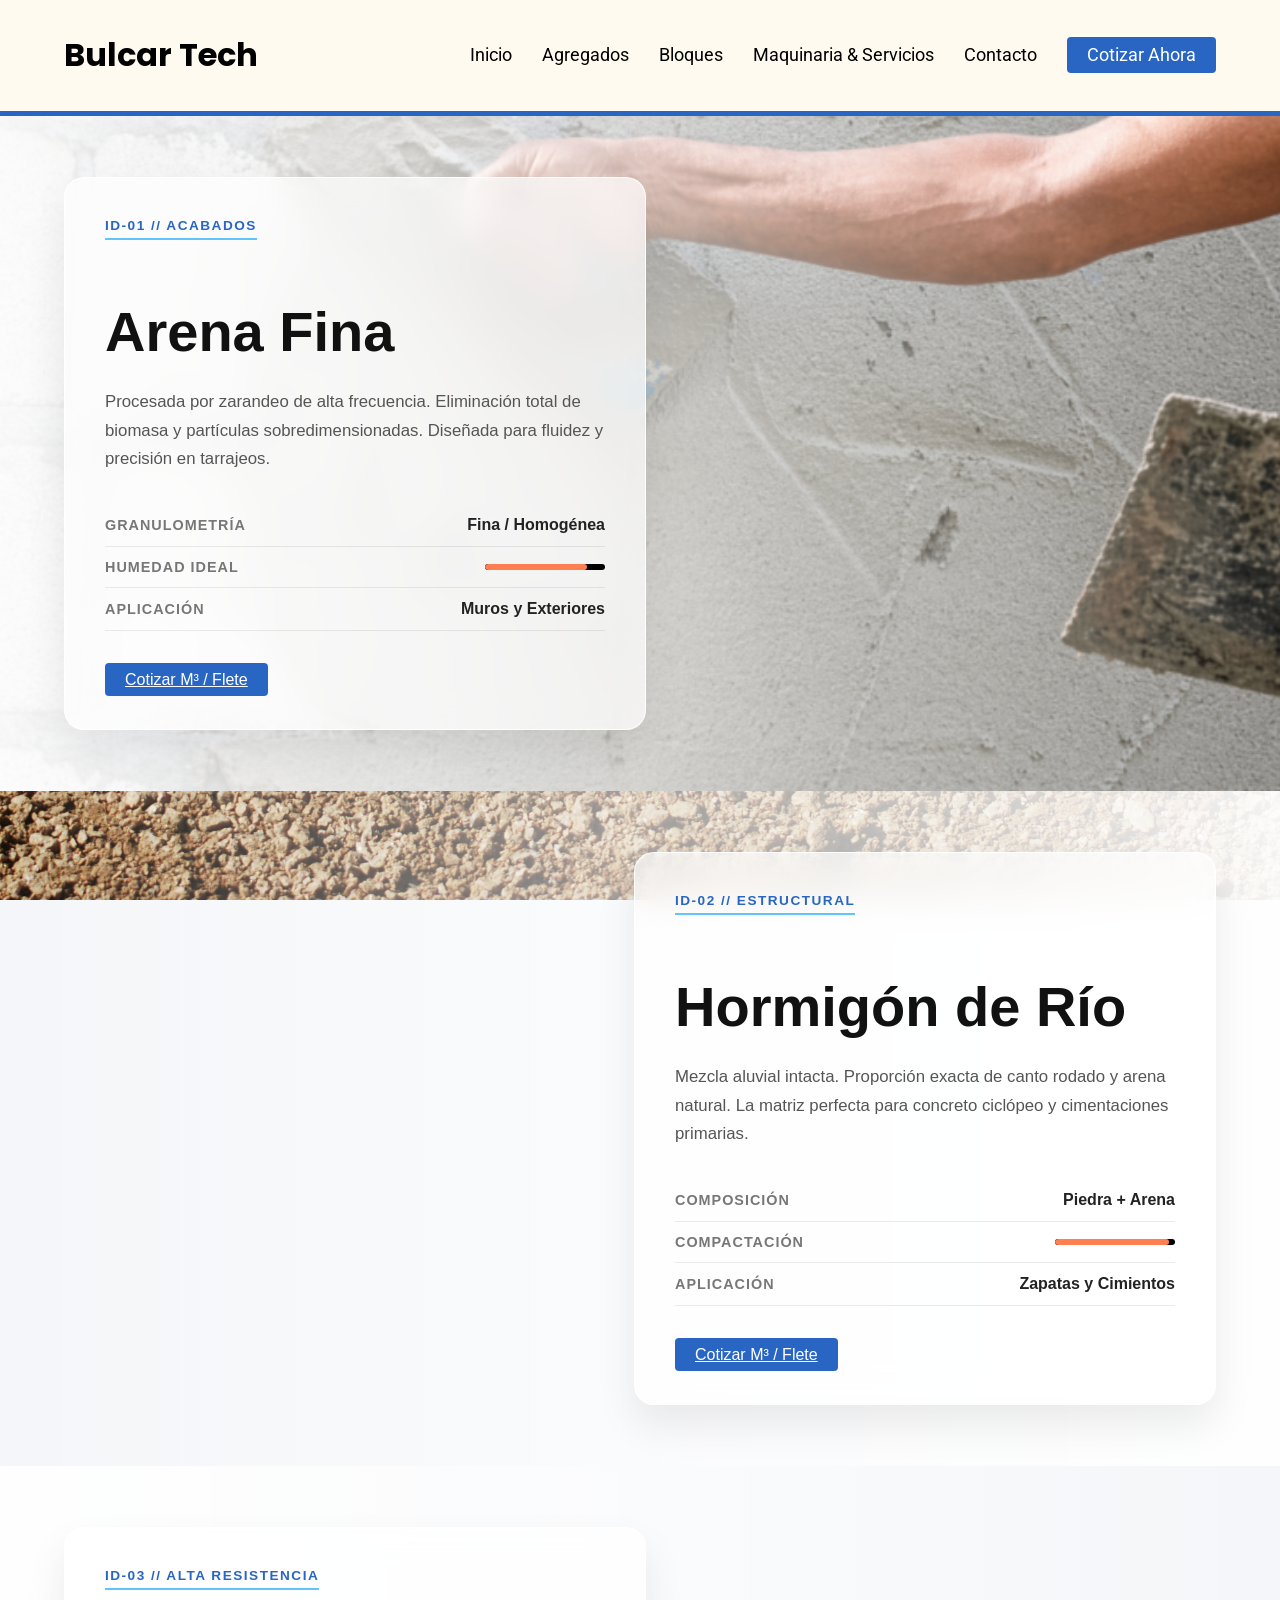
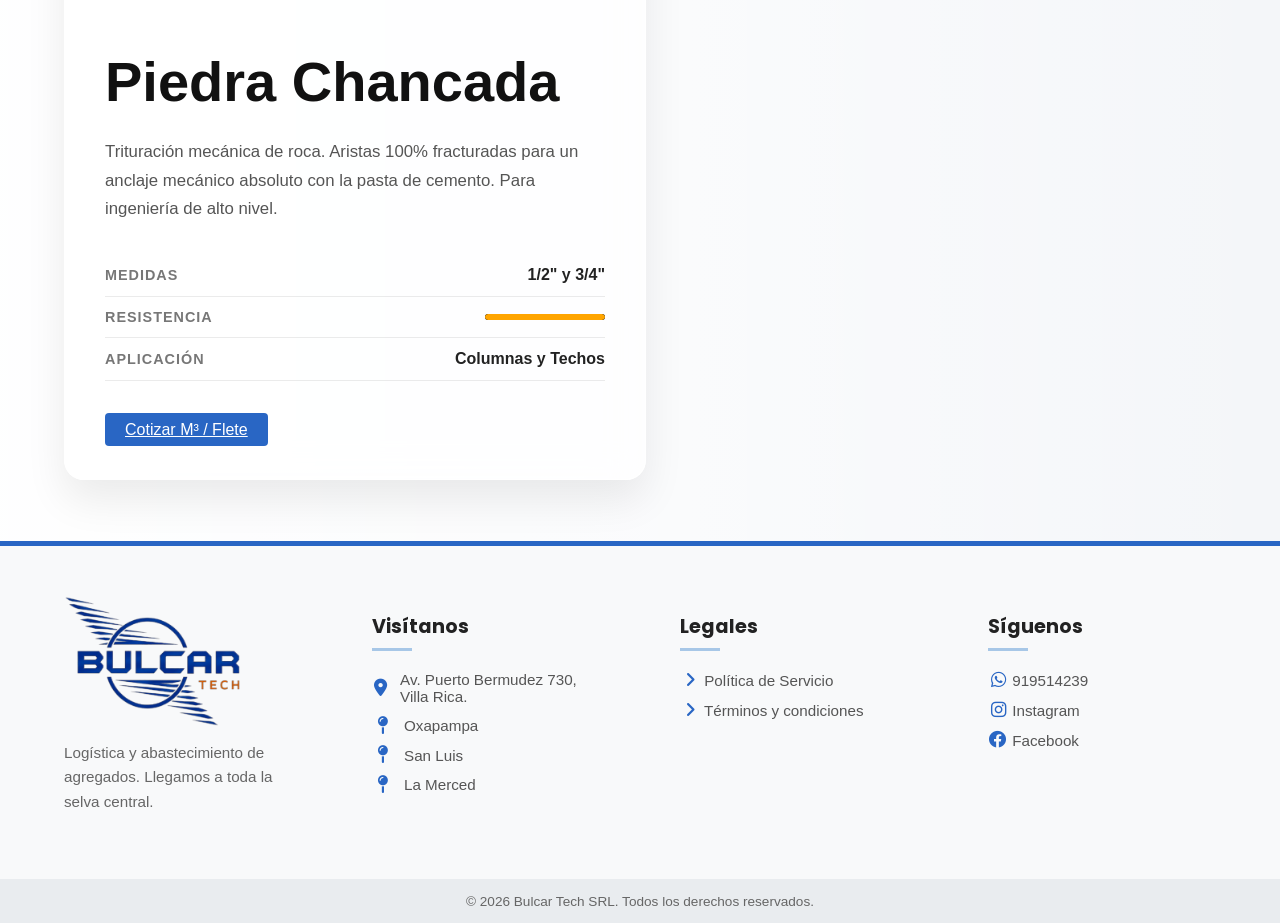
==== commit da198df5: "complete page service" ====
--- a/agregados.html
+++ b/agregados.html
@@ -12,7 +12,7 @@
 
 <body>
     <!-- cabezera -->
-    <header class="main-header">
+     <header class="main-header">
         <div class="header-container">
             <div class="logo">
                 <h1>Bulcar Tech</h1>
@@ -25,8 +25,7 @@
                     <li><a href="index.html">Inicio</a></li>
                     <li><a href="agregados.html">Agregados</a></li>
                     <li><a href="blocks.html">Bloques</a></li>
-                    <li><a href="maquinaria.html">Maquinaria</a></li>
-                    <li><a href="servicios.html">Servicios</a></li>
+                    <li><a href="maquinaria.html">Maquinaria & Servicios</a></li>
                     <li><a href="contacto.html">Contacto</a></li>
                     <div class="boton-cotizar">
                     <li><a href="cotizar.html" class="btn-cotizar">Cotizar Ahora</a></li>
@@ -154,46 +153,45 @@
     </main>
 
     <!-- Pie de pagina -->
-    <footer class="main-footer">
-    <div class="footer-content">
-        
-        <div class="caja caja-marca">
-            <img src="img/logo_original_white.png" alt="Logo Bulcar Tech" class="footer-logo-img">
-            <p class="slogan-footer">Logística y movimiento de tierras. Llegamos a toda la selva central con la mejor maquinaria.</p>
+   <footer class="main-footer">
+        <div class="footer-content">
+            
+            <div class="caja caja-marca">
+                <img src="img/logo_original_white.png" alt="Logo Bulcar Tech" class="footer-logo-img">
+                <p class="slogan-footer">Logística y abastecimiento de agregados. Llegamos a toda la selva central.</p>
+            </div>
+
+            <div class="caja">
+                <h2>Visítanos</h2>
+                <ul class="lista-visita">
+                    <li><i class="fa-solid fa-location-dot"></i> Av. Puerto Bermudez 730, Villa Rica.</li>
+                    <li><i class="fa-solid fa-map-pin"></i> Oxapampa</li>
+                    <li><i class="fa-solid fa-map-pin"></i> San Luis</li>
+                    <li><i class="fa-solid fa-map-pin"></i> La Merced</li>
+                </ul>
+            </div>
+
+            <div class="caja">
+                <h2>Legales</h2>
+                <ul>
+                    <li><a href="#"><i class="fa-solid fa-angle-right"></i> Política de Servicio</a></li>
+                    <li><a href="#"><i class="fa-solid fa-angle-right"></i> Términos y condiciones</a></li>
+                </ul>
+            </div>
+
+            <div class="caja">
+                <h2>Síguenos</h2>
+                <ul class="social-links">
+                    <li><a href="https://wa.me/51919514239" target="_blank"><i class="fa-brands fa-whatsapp"></i> 919514239</a></li>
+                    <li><a href="#"><i class="fa-brands fa-instagram"></i> Instagram</a></li>
+                    <li><a href="#"><i class="fa-brands fa-facebook"></i> Facebook</a></li>
+                </ul>
+            </div>
+            
         </div>
-
-        <div class="caja">
-            <h2>Visítanos</h2>
-            <ul class="lista-visita">
-                <li><i class="fa-solid fa-location-dot"></i> Calle Las Moreras, Santa Anita</li>
-                <li><i class="fa-solid fa-map-pin"></i> Oxapampa</li>
-                <li><i class="fa-solid fa-map-pin"></i> La Merced</li>
-                <li><i class="fa-solid fa-map-pin"></i> Pichanaki</li>
-            </ul>
+        <div class="footer-bottom">
+            <p>&copy; 2026 Bulcar Tech SRL. Todos los derechos reservados.</p>
         </div>
-
-        <div class="caja">
-            <h2>Legales</h2>
-            <ul>
-                <li><a href="#"><i class="fa-solid fa-angle-right"></i> Política de Servicio</a></li>
-                <li><a href="#"><i class="fa-solid fa-angle-right"></i> Términos y condiciones</a></li>
-            </ul>
-        </div>
-
-        <div class="caja">
-            <h2>Síguenos</h2>
-            <ul class="social-links">
-                <li><a href="https://wa.me/51919514239" target="_blank"><i class="fa-brands fa-whatsapp"></i> 919514239</a></li>
-                <li><a href="#"><i class="fa-brands fa-instagram"></i> Instagram</a></li>
-                <li><a href="#"><i class="fa-brands fa-facebook"></i> Facebook</a></li>
-            </ul>
-        </div>
-        
-    </div>
-
-    <div class="footer-bottom">
-        <p>&copy; 2026 Bulcar Tech SRL. Todos los derechos reservados.</p>
-    </div>
     </footer>
 </body>
 </html>
--- a/style.css
+++ b/style.css
@@ -13,6 +13,70 @@
 h1, h2, h3, .formulario_titulo {
     font-family: 'Poppins', sans-serif;
     font-weight: 700; /* Negrita para resaltar */
+}
+
+/* =============================================
+              PRELOADER (PANTALLA DE CARGA)
+============================================= */
+#preloader {
+    position: fixed;
+    top: 0;
+    left: 0;
+    width: 100%;
+    height: 100vh; /* Ocupa el 100% de la pantalla */
+    background-color: #ffffff; /* Fondo blanco limpio */
+    z-index: 9999; /* Asegura que esté por encima de absolutamente todo */
+    display: flex;
+    justify-content: center;
+    align-items: center;
+    transition: opacity 0.5s ease, visibility 0.5s ease; /* Transición suave al desaparecer */
+}
+
+/* Clase que se añade con JavaScript para ocultarlo */
+#preloader.oculto {
+    opacity: 0;
+    visibility: hidden;
+}
+
+/* Contenedor relativo para superponer el logo y el círculo */
+.contenedor-loader {
+    position: relative;
+    width: 120px;
+    height: 120px;
+    display: flex;
+    justify-content: center;
+    align-items: center;
+}
+
+/* El aro que gira */
+.circulo-giratorio {
+    position: absolute;
+    width: 100%;
+    height: 100%;
+    border: 4px solid #f3f3f3; /* Color de fondo del anillo (gris muy claro) */
+    border-top: 4px solid #2966C4; /* Azul Bulcar */
+    border-bottom: 4px solid #FFCB11; /* Amarillo Bulcar */
+    border-radius: 50%;
+    animation: girar 1.5s linear infinite; /* Animación infinita */
+}
+
+/* El logo en el centro */
+.logo-loader {
+    width: 70px; /* Un poco más pequeño que el aro para que no lo toque */
+    height: auto;
+    z-index: 10; /* Asegura que el logo esté por encima del fondo del aro */
+    animation: latido 2s ease-in-out infinite; /* Pequeño efecto extra */
+}
+
+/* --- ANIMACIONES (KEYFRAMES) --- */
+@keyframes girar {
+    0% { transform: rotate(0deg); }
+    100% { transform: rotate(360deg); }
+}
+
+@keyframes latido {
+    0%, 100% { transform: scale(1); }
+    50% { transform: scale(1.08); } /* El logo crece un 8% y vuelve a bajar */
 }
 
 
@@ -692,7 +756,7 @@
 .footer-bottom {
     background-color: #e9ecef; 
     text-align: center;
-    padding: 15px 0;
+    padding: 1px 0;
     margin-top: 20px;
     font-size: 0.85rem;
     color: #666;
@@ -1325,4 +1389,265 @@
     .contenedor-datos { flex-direction: column; align-items: flex-start; }
     .hero-arquitectura h1 { font-size: 2.2rem; }
     .bloque-visual { height: 200px; }
+}
+
+
+
+/* =============================================
+        PÁGINA: SERVICIOS (EDITORIAL PREMIUM)
+============================================= */
+.servicios-premium {
+    background-color: #ffffff;
+    font-family: 'Helvetica Neue', Arial, sans-serif;
+    color: #111;
+    overflow-x: hidden;
+}
+
+/* --- HERO EDITORIAL --- */
+.hero-editorial {
+    height: 50vh;
+    min-height: 500px;
+    display: flex;
+    align-items: center;
+    padding: 0 10%;
+    background-color: #f8f9fa;
+    background-image: radial-gradient(#e1e5eb 1px, transparent 1px);
+    background-size: 40px 40px;
+}
+
+.hero-text-box {
+    max-width: 800px;
+    position: relative;
+}
+
+.linea-decorativa {
+    width: 80px;
+    height: 6px;
+    background-color: #FFCB11;
+    margin-bottom: 30px;
+}
+
+.hero-editorial h1 {
+    font-size: 5rem;
+    font-weight: 900;
+    line-height: 1.1;
+    letter-spacing: -2px;
+    margin-bottom: 30px;
+    color: #111;
+}
+
+.texto-azul { color: #2966C4; }
+
+.hero-editorial p {
+    font-size: 1.3rem;
+    color: #555;
+    line-height: 1.6;
+    max-width: 600px;
+}
+
+/* --- BLOQUES EDITORIALES (SPLIT SCREEN) --- */
+.bloque-editorial {
+    display: flex;
+    min-height: 80vh;
+    border-bottom: 1px solid #eee;
+}
+
+.bloque-editorial.invertido {
+    flex-direction: row-reverse;
+}
+
+/* MITAD IMAGEN (CARRUSEL) */
+.carrusel-servicios {
+    width: 50%;
+    position: relative;
+    overflow: hidden;
+}
+
+.img-slide {
+    position: absolute;
+    top: 0;
+    left: 0;
+    width: 100%;
+    height: 100%;
+    object-fit: cover;
+    opacity: 0; 
+    z-index: 0;
+    transition: opacity 1s ease-in-out, transform 6s ease;
+}
+
+.img-slide.activa {
+    opacity: 1; 
+    z-index: 1;
+    transform: scale(1.05); /* Zoom lento */
+}
+
+/* Capa transparente al pasar el mouse */
+.overlay-hover {
+    position: absolute;
+    top: 0; left: 0; width: 100%; height: 100%;
+    background: rgba(41, 102, 196, 0.1);
+    z-index: 2; /* Sobre las fotos */
+    opacity: 0;
+    transition: opacity 0.5s ease;
+    pointer-events: none; /* Permite que los clicks pasen a la foto si fuera necesario */
+}
+
+.bloque-editorial:hover .overlay-hover { opacity: 1; }
+
+.etiqueta-flotante {
+    position: absolute;
+    bottom: 40px;
+    right: 40px;
+    background: #111;
+    color: white;
+    padding: 10px 20px;
+    font-size: 0.85rem;
+    font-weight: bold;
+    letter-spacing: 2px;
+    text-transform: uppercase;
+    z-index: 3; /* Siempre arriba */
+}
+
+.bloque-editorial.invertido .etiqueta-flotante {
+    right: auto;
+    left: 40px;
+}
+
+/* MITAD CONTENIDO */
+.mitad-contenido {
+    width: 50%;
+    padding: 8% 8%;
+    display: flex;
+    flex-direction: column;
+    justify-content: center;
+    background-color: #ffffff;
+}
+
+.numero-seccion {
+    font-size: 4rem;
+    font-weight: 900;
+    color: #f0f2f5;
+    line-height: 1;
+    margin-bottom: -15px; 
+}
+
+.mitad-contenido h2 {
+    font-size: 2.8rem;
+    font-weight: 800;
+    color: #2966C4;
+    margin-bottom: 25px;
+    line-height: 1.1;
+}
+
+.desc-principal {
+    font-size: 1.15rem;
+    color: #444;
+    line-height: 1.8;
+    margin-bottom: 40px;
+}
+
+/* GRILLA TÉCNICA */
+.info-grid {
+    display: grid;
+    grid-template-columns: 1fr 1fr;
+    gap: 20px;
+    background-color: #f8f9fa;
+    padding: 25px;
+    border-left: 4px solid #FFCB11;
+    margin-bottom: 30px;
+}
+
+.grid-box {
+    display: flex;
+    flex-direction: column;
+}
+
+.grid-box i {
+    color: #2966C4;
+    font-size: 1.4rem;
+    margin-bottom: 10px;
+}
+
+.grid-box strong {
+    font-size: 0.85rem;
+    text-transform: uppercase;
+    letter-spacing: 1px;
+    color: #888;
+    margin-bottom: 5px;
+}
+
+.grid-box span {
+    font-size: 1rem;
+    font-weight: 700;
+    color: #111;
+}
+
+/* LISTA MINIMALISTA */
+.lista-minimalista {
+    list-style: none;
+    padding: 0;
+    margin-bottom: 40px;
+}
+
+.lista-minimalista li {
+    font-size: 1.05rem;
+    color: #333;
+    padding: 12px 0;
+    border-bottom: 1px solid #eee;
+    position: relative;
+    padding-left: 25px;
+}
+
+.lista-minimalista li::before {
+    content: "→";
+    position: absolute;
+    left: 0;
+    color: #2966C4;
+    font-weight: bold;
+}
+
+/* BOTÓN EDITORIAL */
+.btn-editorial {
+    align-self: flex-start;
+    background-color: #111;
+    color: white;
+    padding: 16px 35px;
+    font-size: 1.05rem;
+    font-weight: bold;
+    text-decoration: none;
+    text-transform: uppercase;
+    letter-spacing: 1px;
+    transition: all 0.3s ease;
+}
+
+.btn-editorial:hover {
+    background-color: #2966C4;
+    transform: translateY(-3px);
+    box-shadow: 0 10px 20px rgba(41, 102, 196, 0.2);
+}
+
+/* --- RESPONSIVE MÓVIL --- */
+@media (max-width: 992px) {
+    .bloque-editorial, .bloque-editorial.invertido {
+        flex-direction: column;
+    }
+    
+    .carrusel-servicios, .mitad-contenido {
+        width: 100%;
+    }
+    
+    .carrusel-servicios {
+        height: 350px;
+    }
+    
+    .mitad-contenido {
+        padding: 10% 5%;
+    }
+
+    .hero-editorial {
+        padding: 0 5%;
+    }
+
+    .hero-editorial h1 { font-size: 3.5rem; }
+    .info-grid { grid-template-columns: 1fr; }
 }
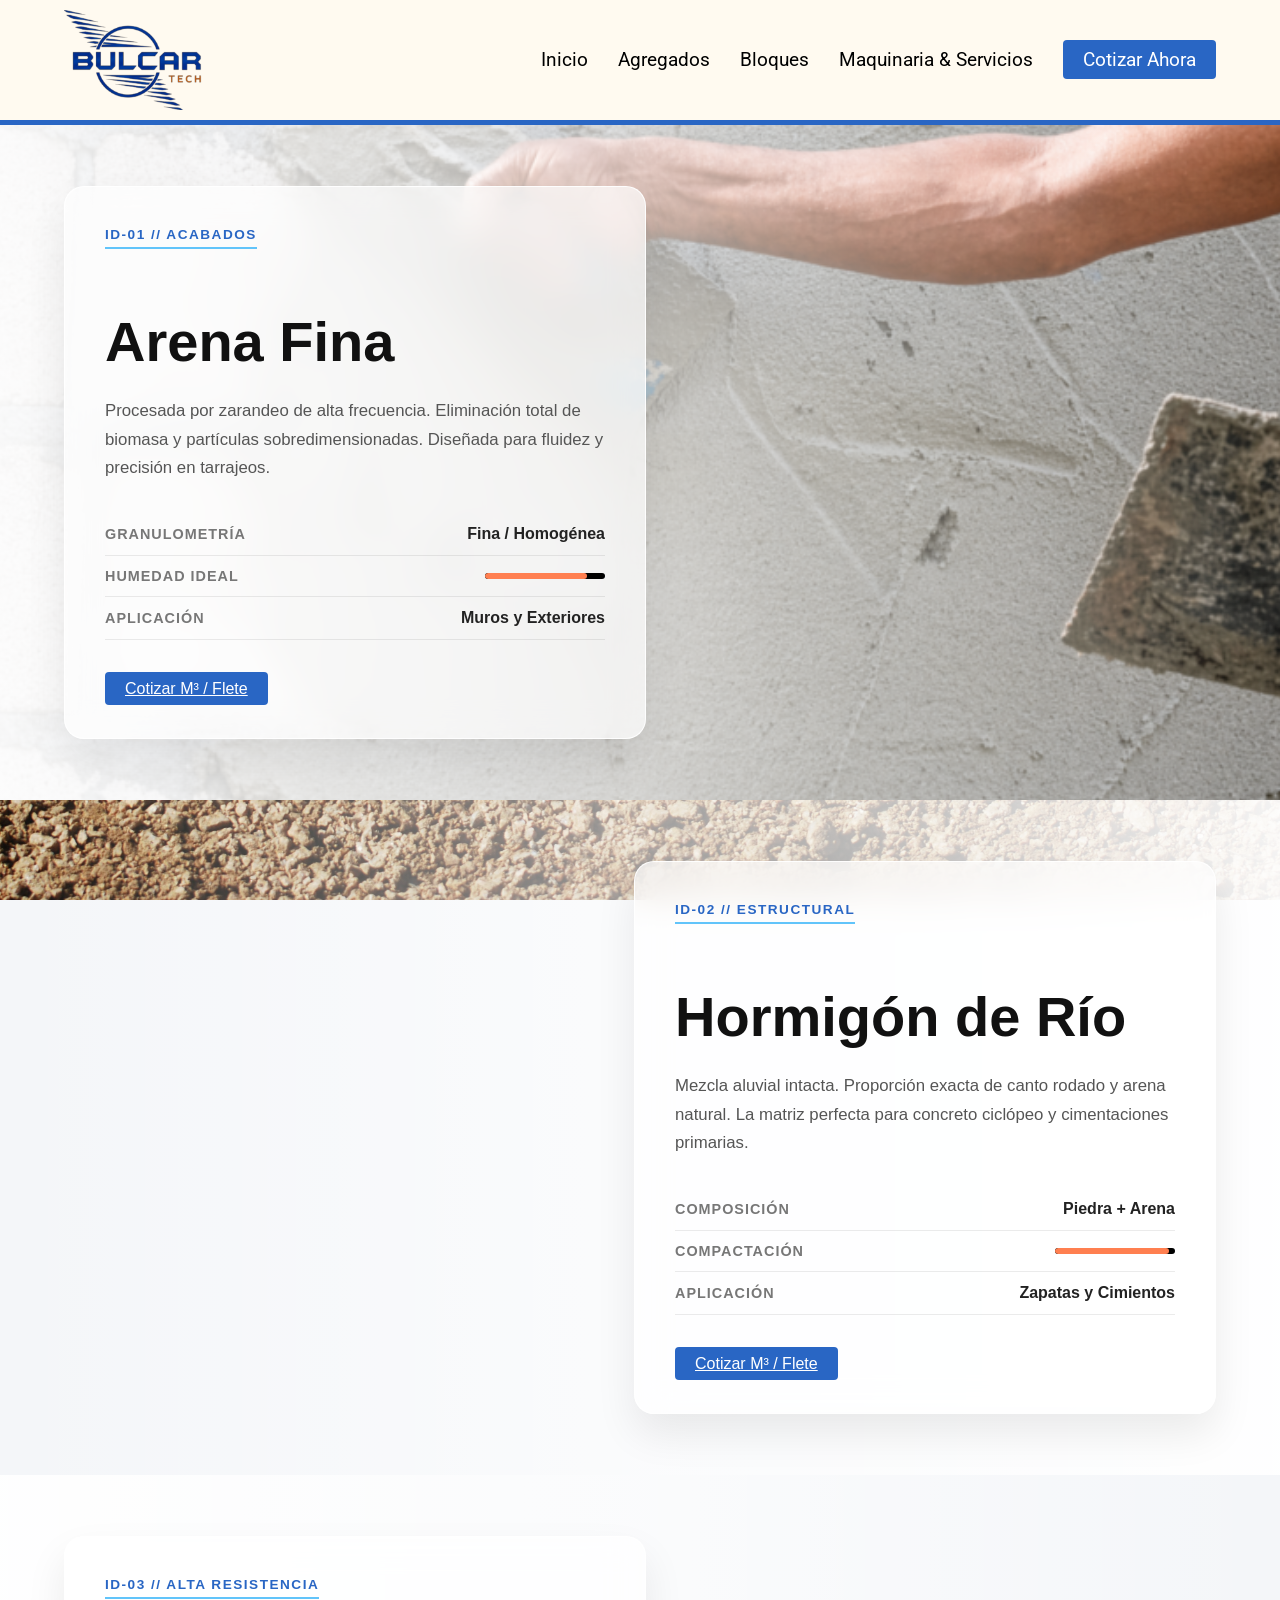
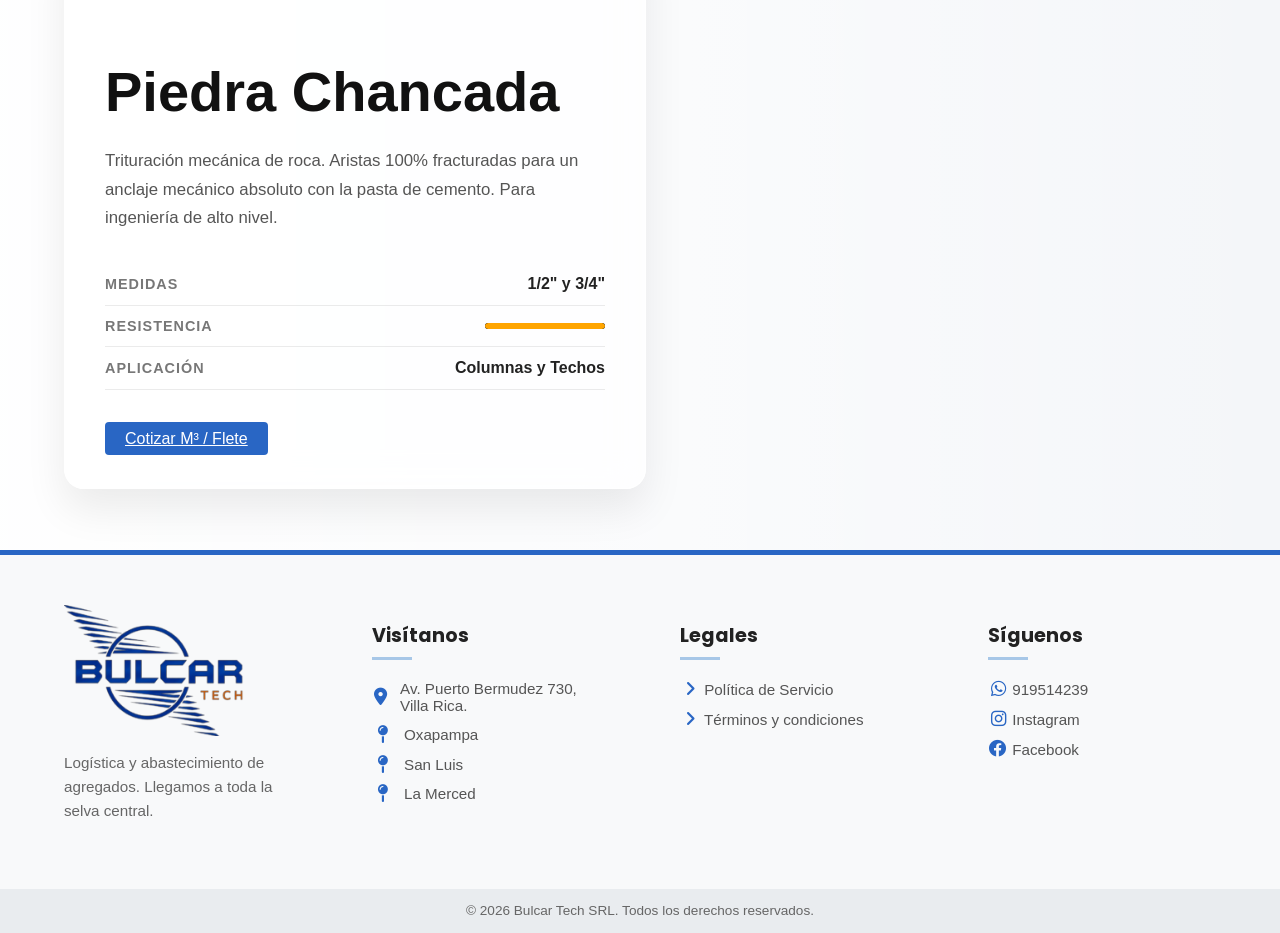
==== commit 299ea940: "refractor header" ====
--- a/agregados.html
+++ b/agregados.html
@@ -12,13 +12,12 @@
 
 <body>
     <!-- cabezera -->
-     <header class="main-header">
+    <header class="main-header">
         <div class="header-container">
-            <div class="logo">
-                <h1>Bulcar Tech</h1>
-                <!-- <h1>Bulcar tech, agregados en toda la selva central</h1> <a href="/">
-                <img src="img/logo_3.png" alt="Agregados"> </a> -->
-            </div>
+            
+            <a href="index.html" class="logo">
+                <img src="img/logo_original_white.png" alt="Bulcar Tech - Logística y Construcción">
+            </a>
 
             <nav class="main-nav">
                 <ul>
@@ -26,11 +25,7 @@
                     <li><a href="agregados.html">Agregados</a></li>
                     <li><a href="blocks.html">Bloques</a></li>
                     <li><a href="maquinaria.html">Maquinaria & Servicios</a></li>
-                    <li><a href="contacto.html">Contacto</a></li>
-                    <div class="boton-cotizar">
-                    <li><a href="cotizar.html" class="btn-cotizar">Cotizar Ahora</a></li>
-                    </div>
-
+                    <li class="item-cotizar"><a href="cotizar.html" class="btn-cotizar">Cotizar Ahora</a></li>
                 </ul>
             </nav>
         </div>
--- a/style.css
+++ b/style.css
@@ -126,7 +126,7 @@
 .main-nav a {   /* editar las categorias (anchor, ancla) -> "a" */
    
   color: black;
-    font-size: 1.1rem;
+    font-size: 1.2rem;
     transition: 0.5s;
     text-decoration: none;
 }
@@ -136,13 +136,29 @@
     font-weight: bold;
     
 }
-
-/* 1. El contenedor del logo ahora sí dictará la altura */
-/* 1. Forzamos al contenedor a mantener su tamaño */
+/* =============================================
+             AJUSTE PERFECTO DEL LOGO
+============================================= */
 .logo {
-    color: black;
-}
-
+    display: flex;
+    align-items: center; /* Centra el logo verticalmente con el menú */
+    text-decoration: none;
+}
+
+.logo img {
+    /* AQUÍ ESTÁ LA MAGIA */
+    /* Limita la altura del logo para que nunca estire el header */
+    max-height: 100px; 
+    
+    /* El ancho automático mantiene la proporción perfecta sin deformar tu logo */
+    width: auto; 
+    
+    /* Le dice al navegador que el logo debe encajar estrictamente en ese espacio */
+    object-fit: contain; 
+}
+
+/* Si sientes que el logo se ve muy chiquito, puedes subir el max-height a 60px o 70px, 
+   pero 50px o 55px es el estándar corporativo para barras de navegación. */
 /* modo MOVIL */
 @media (max-width: 768px) {
     .header-container {
@@ -378,102 +394,224 @@
 }
 
 /* =============================================
-        section Productos / servicios (vitrina)
-   ============================================= */
+      SECCIÓN VITRINA (PRODUCTOS / SERVICIOS)
+============================================= */
+.vitrina-bulcar {
+    padding: 80px 5%;
+    background-color: #f4f6f9; /* Fondo muy claro para contrastar */
+    font-family: sans-serif;
+}
+
+/* --- CABECERA DE LA SECCIÓN --- */
+.vitrina-cabecera {
+    display: flex;
+    justify-content: space-between;
+    align-items: flex-end;
+    margin-bottom: 50px;
+    border-bottom: 2px solid #e1e5eb;
+    padding-bottom: 20px;
+}
+
+.titulos-vitrina {
+    max-width: 600px;
+}
+
+.badge-vitrina {
+    display: inline-block;
+    color: #2966C4;
+    font-weight: bold;
+    text-transform: uppercase;
+    letter-spacing: 1.5px;
+    font-size: 0.85rem;
+    margin-bottom: 10px;
+}
+
 .tt-pro-serv {
-    text-align: left;
-    padding: 5px ;
-    margin-bottom: 1px;
-}
-
-.sub-pro-serv {
+    font-size: 2.5rem;
+    color: #111;
+    margin: 0 0 10px 0;
+    line-height: 1.2;
+}
+
+.titulos-vitrina p {
+    color: #555;
+    font-size: 1.1rem;
+    margin: 0;
+}
+
+.btn-ver-todo {
+    color: #2966C4;
+    font-weight: bold;
+    text-decoration: none;
+    font-size: 1.05rem;
+    transition: color 0.3s;
+}
+
+.btn-ver-todo:hover {
+    color: #FFCB11; /* Tu amarillo Bulcar */
+}
+
+/* --- GRID DE TARJETAS --- */
+.grid-vitrina {
+    display: grid;
+    /* Esto hace que sea responsivo automáticamente sin media queries complejas */
+    grid-template-columns: repeat(auto-fit, minmax(320px, 1fr));
+    gap: 30px;
+}
+
+/* --- TARJETA INDUSTRIAL INTERACTIVA --- */
+.card-industrial {
+    position: relative;
+    height: 380px;
+    border-radius: 12px;
+    overflow: hidden;
+    box-shadow: 0 10px 20px rgba(0,0,0,0.1);
+    background-color: #000;
+}
+
+/* La imagen de fondo */
+.card-bg {
+    position: absolute;
+    top: 0; left: 0;
+    width: 100%; height: 100%;
+    object-fit: cover;
+    transition: transform 0.6s ease;
+}
+
+/* Filtro oscuro que se oscurece más al pasar el mouse */
+.card-filtro {
+    position: absolute;
+    top: 0; left: 0;
+    width: 100%; height: 100%;
+    background: linear-gradient(to top, rgba(15, 20, 25, 0.95) 0%, rgba(15, 20, 25, 0.4) 50%, rgba(15, 20, 25, 0.1) 100%);
+    transition: background 0.4s ease;
+}
+
+/* Contenido de texto que se superpone */
+.card-contenido {
+    position: absolute;
+    bottom: 0;
+    left: 0;
+    width: 100%;
+    padding: 30px;
+    color: white;
+    display: flex;
+    flex-direction: column;
+    justify-content: flex-end;
+    height: 100%;
+}
+
+.card-encabezado {
     display: flex;
     justify-content: space-between;
-}
-
-.sub-pro-serv p {
+    align-items: center;
+    margin-bottom: 15px;
+    border-left: 3px solid #FFCB11;
+    padding-left: 15px;
+    transition: transform 0.4s ease;
+}
+
+.card-encabezado h3 {
+    font-size: 1.4rem;
     margin: 0;
-}
-
-
-
-
-.paquetes-container {
-    padding: 60px 5%;
-    background-color: #fff;
+    font-weight: 700;
+}
+
+.card-encabezado i {
+    color: #61C4FA;
+    font-size: 1.5rem;
+}
+
+/* La información que está oculta y aparece al pasar el mouse */
+.card-oculto {
+    max-height: 0; /* Oculto inicialmente */
+    opacity: 0;
+    overflow: hidden;
+    transition: max-height 0.5s ease, opacity 0.5s ease;
+}
+
+.lista-vitrina {
+    list-style: none;
+    padding: 0;
+    margin: 0 0 20px 0;
+}
+
+.lista-vitrina li {
+    font-size: 0.95rem;
+    color: #d1d5db;
+    margin-bottom: 8px;
+    display: flex;
+    align-items: center;
+    gap: 10px;
+}
+
+.lista-vitrina i {
+    color: #FFCB11;
+    font-size: 0.8rem;
+}
+
+.btn-vitrina {
+    display: block;
     text-align: center;
-}
-
-.cards-wrapper {
-    display: flex;
-    flex-wrap: nowrap;         /* Permite que bajen si no caben */
-    justify-content: center; /* Centra las tarjetas */
-    gap: 30px;               /* Espacio entre tarjetas */
-    margin-top: 30px;
-}
-
-.card {
-    background: whitesmoke;     /* Color gris claro visto en clase  */
-    border-radius: 10px;     /* Bordes redondeados profesionales  */
-    width: 300px;            /* Ancho fijo en PC [cite: 780] */
-    box-shadow: 1px 1px 1px #888; /* Sombra enseñada en  04  */
-    overflow: hidden;        /* Para que la imagen no se salga de las esquinas */
-    transition: transform 0.3s;
-   
-
-}
-.ls-products {
-    text-align: left;
-    color:615A5A;
-    text-decoration: none;
-    padding: 15px;
-}
-
-.card:hover {
-    transform: scale(1.1);  /* Efecto de agrandado visto en clase  */
-}
-
-.card-img {
-    width: 100%;             /* La imagen ocupa todo el ancho de la tarjeta [cite: 958] */
-    height: 180px;           /* Altura fija para que todas se vean iguales [cite: 1387] */
-    object-fit: cover;
-}
-
-.card-info {
-    padding: 15px;
-    text-align: left;
-}
-
-.btn-detalle {
-    
-    text-align: center;
-    display: block;
-    background: #4C8DBF;       /* Estilo de botón del material  */
+    background-color: #2966C4;
     color: white;
     text-decoration: none;
-    padding: 10px;
-    margin: 1px auto;
-    margin-top: 15px;
-    border-radius: 9px;
-    max-width: 70%;
-}
-a:hover {
+    padding: 12px;
+    border-radius: 6px;
     font-weight: bold;
+    text-transform: uppercase;
+    font-size: 0.9rem;
+    transition: background-color 0.3s;
+}
+
+.btn-vitrina:hover {
     background-color: #FFCB11;
-    color:black;
-    border-radius: 5px;        /* Bordes redondeados para que se vea mejor */
-}
-
-/* modo movil */
-/* seccion card fullday */
- @media (max-width: 768px) {
-    .cards-wrapper {
-        flex-direction: column; /* Cambia de horizontal a vertical  */
-        align-items: center;    /* Centra las tarjetas una debajo de otra */
-    }
-
-    .card {
-        width: 90%;             /* En celular las tarjetas ocupan casi todo el ancho [cite: 967] */
+    color: #111;
+}
+
+/* --- EFECTOS HOVER (La magia de la interacción) --- */
+.card-industrial:hover .card-bg {
+    transform: scale(1.1); /* La foto hace zoom in lento */
+}
+
+.card-industrial:hover .card-filtro {
+    background: linear-gradient(to top, rgba(15, 20, 25, 0.98) 0%, rgba(15, 20, 25, 0.8) 100%);
+}
+
+.card-industrial:hover .card-encabezado {
+    transform: translateY(-10px); /* El título sube un poco */
+}
+
+.card-industrial:hover .card-oculto {
+    max-height: 250px; /* Se despliega la lista y el botón */
+    opacity: 1;
+}
+
+/* --- RESPONSIVE MÓVIL --- */
+@media (max-width: 768px) {
+    .vitrina-cabecera {
+        flex-direction: column;
+        align-items: flex-start;
+        gap: 15px;
+    }
+    
+    .tt-pro-serv {
+        font-size: 2rem;
+    }
+
+    /* En móvil no hay "hover", así que mostramos la info directamente */
+    .card-oculto {
+        max-height: 250px;
+        opacity: 1;
+    }
+    
+    .card-industrial {
+        height: auto;
+        min-height: 400px;
+    }
+    
+    .card-filtro {
+        background: linear-gradient(to top, rgba(15, 20, 25, 0.98) 0%, rgba(15, 20, 25, 0.6) 100%);
     }
 }
 
@@ -843,117 +981,6 @@
 }
 
 
-
-
-/* ***************************cotizar.html **************************/
-
-/* =============================================
-                      section Cotizar
-   ============================================= */
-.cotizar-main {
-    flex: 1; /* Para el Sticky Footer que ya configuramos */
-    display: flex;
-    align-items: center;
-    justify-content: center;
-    background: #f0f2f5; /* Un gris muy claro para que la tarjeta resalte */
-    padding: 60px 20px;
-}
-
-.cotizar-container {
-    width: 100%;
-    max-width: 600px;
-}
-
-.cotizar-card {
-    background: #ffffff;
-    border-radius: 15px;
-    padding: 40px;
-    box-shadow: 0 15px 35px rgba(0,0,0,0.1);
-    text-align: center;
-}
-
-.icon-main {
-    font-size: 50px;
-    color: #229797; /* El verde/celeste de tu marca */
-    margin-bottom: 20px;
-}
-
-.cotizar-header h1 {
-    font-size: 2rem;
-    color: #333;
-    margin-bottom: 10px;
-}
-
-.cotizar-header p {
-    color: #666;
-    margin-bottom: 30px;
-}
-
-/* Sección de botón de WhatsApp */
-.opcion-wsp {
-    background: #f9f9f9;
-    padding: 25px;
-    border-radius: 10px;
-    border: 1px solid #eee;
-    margin-bottom: 25px;
-}
-
-.opcion-wsp h3 {
-    margin-bottom: 10px;
-    color: #333;
-}
-
-.wsp-btn-link {
-    display: flex;
-    align-items: center;
-    justify-content: center;
-    gap: 10px;
-    background-color: #25D366; /* Verde Oficial WhatsApp */
-    color: white;
-    text-decoration: none;
-    padding: 15px 25px;
-    border-radius: 8px;
-    font-weight: bold;
-    font-size: 1.1rem;
-    transition: 0.3s;
-}
-
-.wsp-btn-link:hover {
-    background-color: #1DA851;
-    transform: translateY(-3px);
-    box-shadow: 0 5px 15px rgba(37, 211, 102, 0.3);
-}
-
-/* Íconos de información extra */
-.opcion-info {
-    display: flex;
-    justify-content: center;
-    gap: 20px;
-    flex-wrap: wrap;
-}
-
-.info-item {
-    display: flex;
-    align-items: center;
-    gap: 8px;
-    font-size: 0.85rem;
-    color: #888;
-}
-
-.info-item i {
-    color: #229797;
-}
-
-/* Ajuste móvil */
-@media (max-width: 480px) {
-    .cotizar-card {
-        padding: 25px 15px;
-    }
-    .cotizar-header h1 {
-        font-size: 1.5rem;
-    }
-}
-
 /* =============================================
               PÁGINA: AGREGADOS
 ============================================= */
@@ -1394,7 +1421,7 @@
 
 
 /* =============================================
-        PÁGINA: SERVICIOS (EDITORIAL PREMIUM)
+        PÁGINA: SERVICIOS & MQUINARIA
 ============================================= */
 .servicios-premium {
     background-color: #ffffff;
@@ -1413,11 +1440,13 @@
     background-color: #f8f9fa;
     background-image: radial-gradient(#e1e5eb 1px, transparent 1px);
     background-size: 40px 40px;
+    border-top: 4px solid #2966C4; 
 }
 
 .hero-text-box {
     max-width: 800px;
     position: relative;
+  
 }
 
 .linea-decorativa {
@@ -1425,6 +1454,7 @@
     height: 6px;
     background-color: #FFCB11;
     margin-bottom: 30px;
+    
 }
 
 .hero-editorial h1 {
@@ -1650,4 +1680,158 @@
 
     .hero-editorial h1 { font-size: 3.5rem; }
     .info-grid { grid-template-columns: 1fr; }
+}
+
+
+/* =============================================
+              PÁGINA: CONTACTO & WSP
+============================================= */
+.pagina-contacto {
+    background-color: #f8f9fa;
+    font-family: 'Helvetica Neue', Arial, sans-serif;
+}
+
+/* --- HERO --- */
+.hero-contacto {
+    background: linear-gradient(rgba(10, 20, 30, 0.8), rgba(10, 20, 30, 0.9)), url('img/fondo-contacto.jpg') center/cover;
+    padding: 100px 5% 80px;
+    text-align: center;
+    color: white;
+}
+
+.hero-contacto h1 {
+    font-size: 3.2rem;
+    margin-bottom: 20px;
+}
+
+/* --- CONTENEDOR SPLIT --- */
+.seccion-contacto-info {
+    padding: 80px 5%;
+    margin-top: -60px;
+}
+
+.contenedor-contacto {
+    max-width: 1200px;
+    margin: 0 auto;
+    display: flex;
+    background: #ffffff;
+    border-radius: 15px;
+    box-shadow: 0 20px 50px rgba(0,0,0,0.1);
+    overflow: hidden;
+}
+
+/* IZQUIERDA: INFO AZUL */
+.info-directa {
+    width: 40%;
+    background-color: #2966C4;
+    color: white;
+    padding: 60px 45px;
+}
+
+.info-directa h2 {
+    color: #FFCB11;
+    font-size: 2.2rem;
+    margin-bottom: 20px;
+}
+
+.bloques-info {
+    display: flex;
+    flex-direction: column;
+    gap: 35px;
+}
+
+.item-info {
+    display: flex;
+    gap: 20px;
+}
+
+.icono-cto {
+    background: rgba(255, 255, 255, 0.15);
+    width: 55px; height: 55px;
+    display: flex; justify-content: center; align-items: center;
+    border-radius: 50%;
+    font-size: 1.4rem;
+    color: #FFCB11;
+    flex-shrink: 0;
+}
+
+.texto-cto strong { display: block; font-size: 1.1rem; margin-bottom: 5px; }
+.texto-cto span { display: block; opacity: 0.9; }
+.nota-cto { font-size: 0.85rem; opacity: 0.6; font-style: italic; margin-top: 4px; }
+
+/* DERECHA: WSP CARD */
+.formulario-box {
+    width: 60%;
+    padding: 60px;
+    display: flex;
+    flex-direction: column;
+    justify-content: center;
+    text-align: center;
+}
+
+.icon-main-wsp {
+    font-size: 3.5rem;
+    color: #2966C4;
+    margin-bottom: 20px;
+}
+
+.cabecera-form h3 { font-size: 2rem; color: #111; margin-bottom: 10px; }
+.cabecera-form p { color: #666; margin-bottom: 35px; line-height: 1.6; }
+
+.opcion-wsp-card {
+    background-color: #f4f7fa;
+    padding: 40px;
+    border-radius: 12px;
+    border: 1px solid #e1e5eb;
+    margin-bottom: 30px;
+}
+
+.opcion-wsp-card h4 { font-size: 1.4rem; margin-bottom: 15px; color: #2966C4; }
+.opcion-wsp-card p { margin-bottom: 30px; color: #555; }
+
+/* BOTÓN WHATSAPP PREMIUN */
+.wsp-btn-link {
+    display: flex;
+    align-items: center;
+    justify-content: center;
+    gap: 12px;
+    background-color: #25D366;
+    color: white;
+    text-decoration: none;
+    padding: 18px 35px;
+    border-radius: 10px;
+    font-weight: bold;
+    font-size: 1.2rem;
+    transition: all 0.3s ease;
+}
+
+.wsp-btn-link:hover {
+    background-color: #1da851;
+    transform: translateY(-4px);
+    box-shadow: 0 10px 25px rgba(37, 211, 102, 0.3);
+}
+
+/* EXTRAS */
+.info-extra-wsp {
+    display: flex;
+    justify-content: center;
+    gap: 40px;
+}
+
+.info-item {
+    display: flex;
+    align-items: center;
+    gap: 10px;
+    font-size: 0.95rem;
+    color: #888;
+}
+
+.info-item i { color: #FFCB11; }
+
+/* RESPONSIVE */
+@media (max-width: 992px) {
+    .contenedor-contacto { flex-direction: column; }
+    .info-directa, .formulario-box { width: 100%; }
+    .hero-contacto h1 { font-size: 2.5rem; }
+    .formulario-box { padding: 40px 20px; }
 }
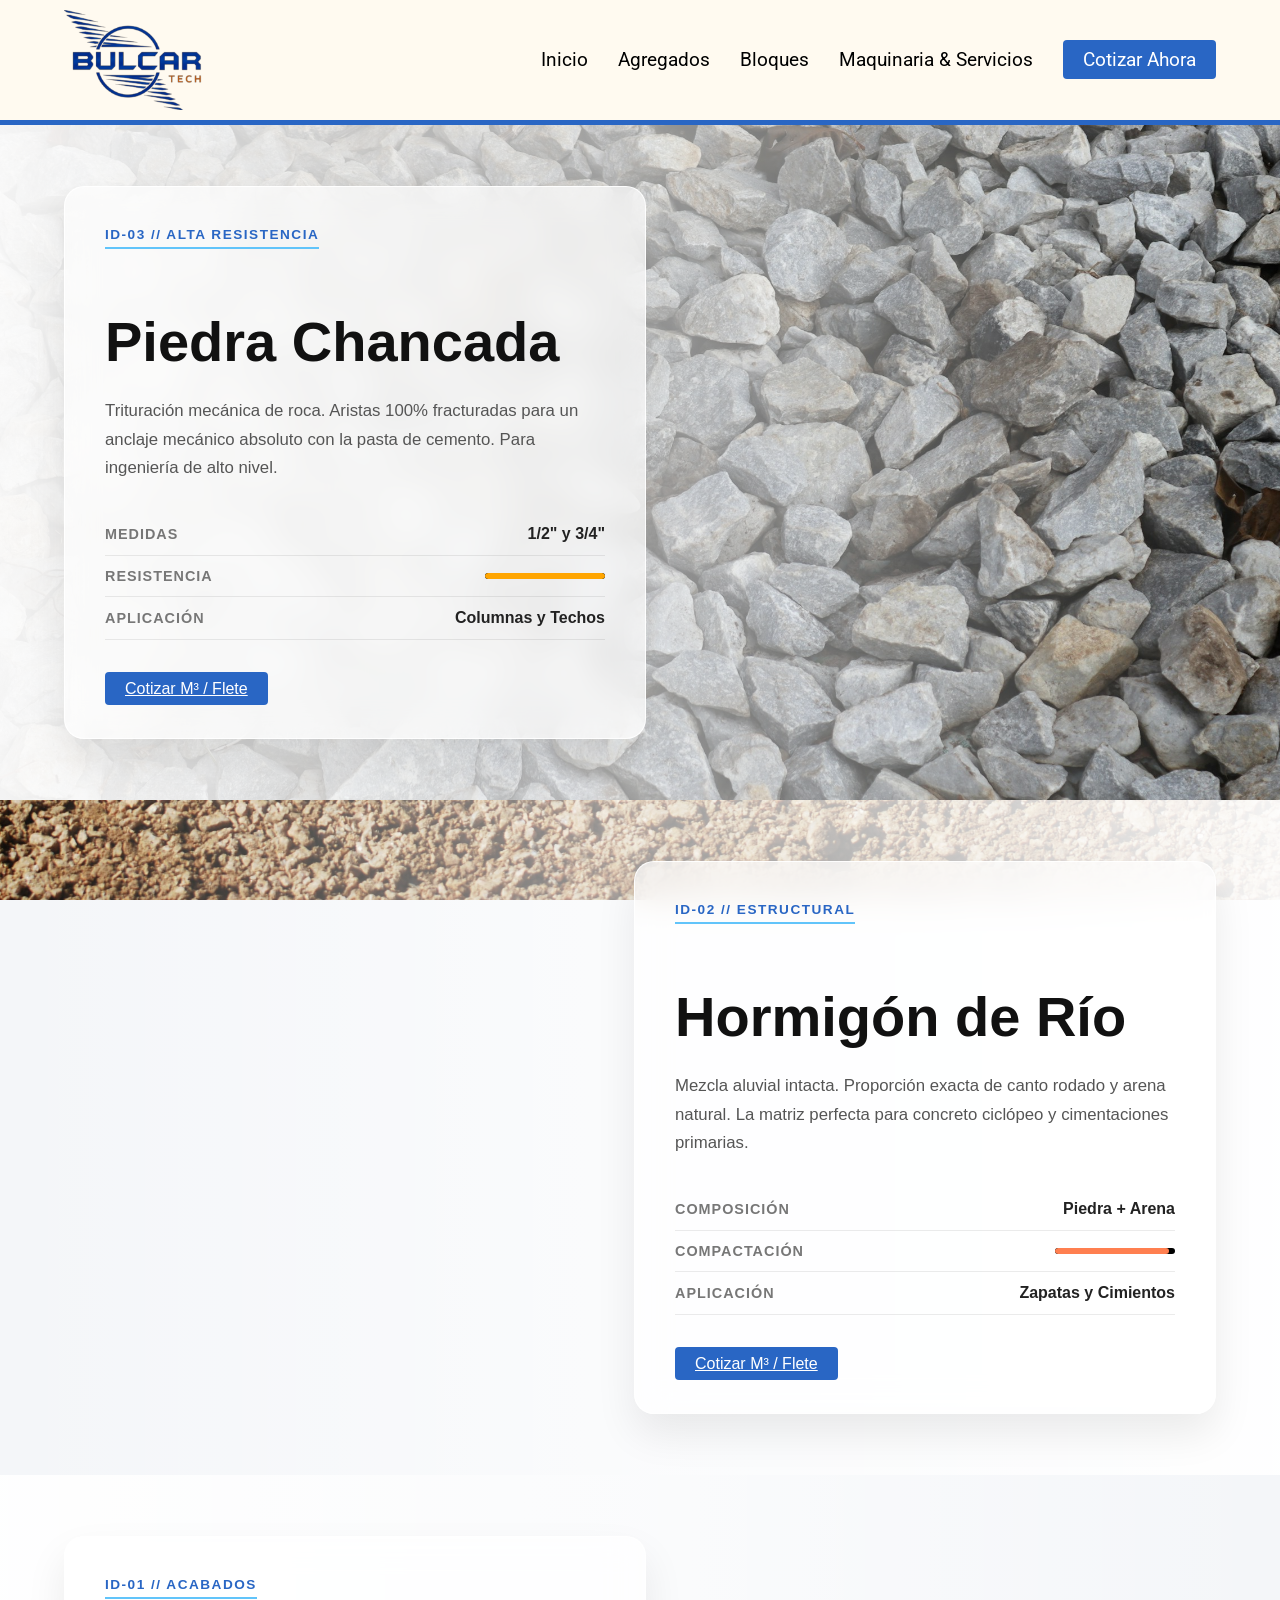
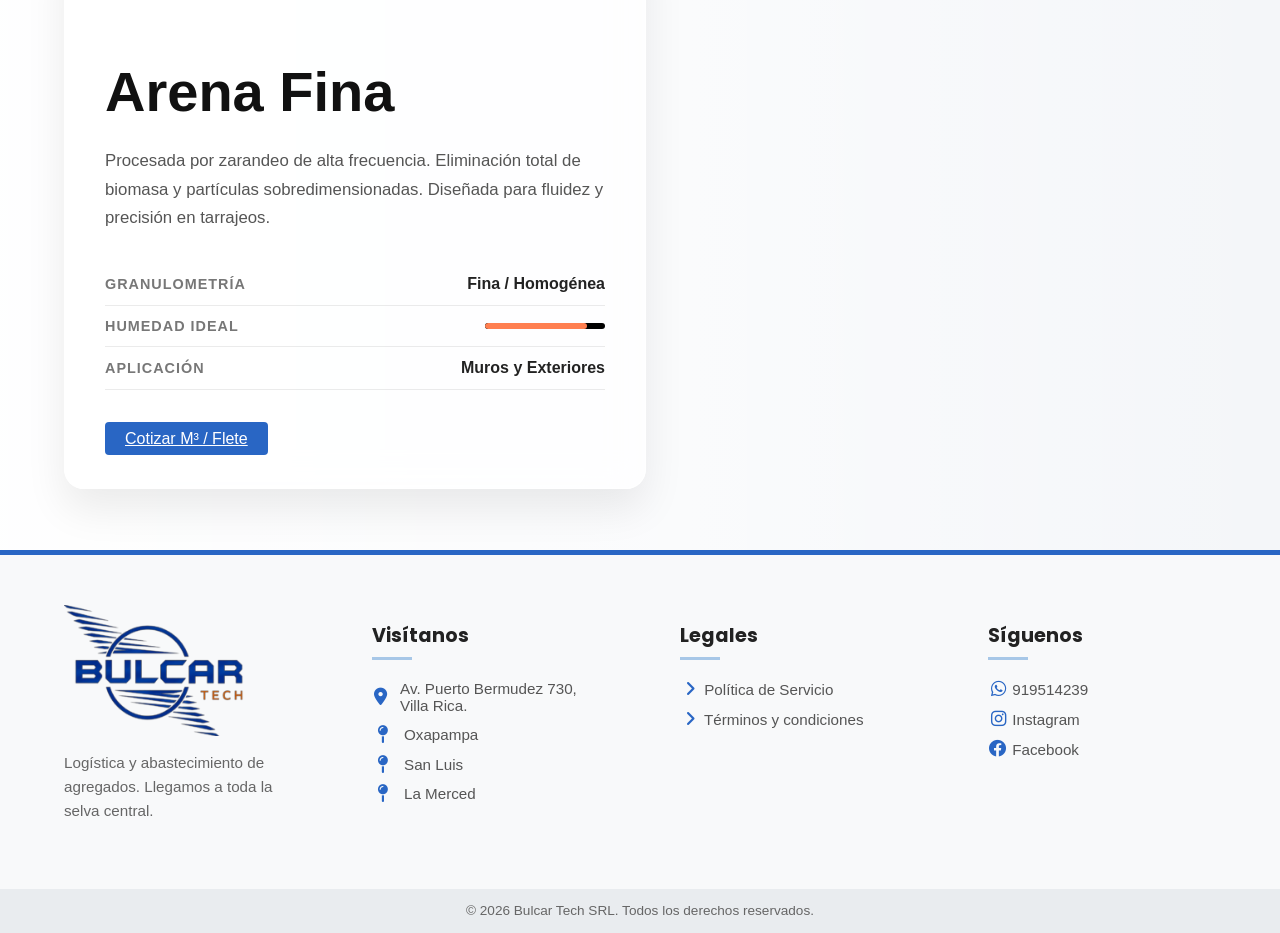
==== commit e9939c2c: "refrac agregates" ====
--- a/agregados.html
+++ b/agregados.html
@@ -33,6 +33,82 @@
 
     <!-- Contenido -->
     <main class="main-agregados">
+
+        <section class="seccion-material bg-piedra">
+            <div class="filtro-fondo"></div>
+            <div class="contenedor-material">
+                
+                <div class="tarjeta-info">
+                    <div class="tarjeta-cabecera">
+                        <span class="etiqueta">ID-03 // Alta Resistencia</span>
+                        <h2>Piedra Chancada</h2>
+                    </div>
+                    
+                    <div class="tarjeta-cuerpo">
+                        <p class="descripcion">Trituración mecánica de roca. Aristas 100% fracturadas para un anclaje mecánico absoluto con la pasta de cemento. Para ingeniería de alto nivel.</p>
+                        
+                        <ul class="lista-especificaciones">
+                            <li>
+                                <span class="spec-nombre">Medidas</span>
+                                <span class="spec-valor">1/2" y 3/4"</span>
+                            </li>
+                            <li>
+                                <span class="spec-nombre">Resistencia</span>
+                                <span class="barra-contenedor"><div class="barra-relleno color-oscuro" style="width: 100%;"></div></span>
+                            </li>
+                            <li>
+                                <span class="spec-nombre">Aplicación</span>
+                                <span class="spec-valor">Columnas y Techos</span>
+                            </li>
+                        </ul>
+                    </div>
+
+                    <div class="tarjeta-pie">
+                        <a href="https://wa.me/51919514239" class="btn-cotizar">Cotizar M³ / Flete</a>
+                    </div>
+                </div>
+
+            </div>
+        </section>
+
+        
+
+        <section class="seccion-material bg-hormigon">
+            <div class="filtro-fondo filtro-derecha"></div>
+            <div class="contenedor-material alinear-derecha">
+                
+                <div class="tarjeta-info">
+                    <div class="tarjeta-cabecera">
+                        <span class="etiqueta">ID-02 // Estructural</span>
+                        <h2>Hormigón de Río</h2>
+                    </div>
+                    
+                    <div class="tarjeta-cuerpo">
+                        <p class="descripcion">Mezcla aluvial intacta. Proporción exacta de canto rodado y arena natural. La matriz perfecta para concreto ciclópeo y cimentaciones primarias.</p>
+                        
+                        <ul class="lista-especificaciones">
+                            <li>
+                                <span class="spec-nombre">Composición</span>
+                                <span class="spec-valor">Piedra + Arena</span>
+                            </li>
+                            <li>
+                                <span class="spec-nombre">Compactación</span>
+                                <span class="barra-contenedor"><div class="barra-relleno color-claro" style="width: 95%;"></div></span>
+                            </li>
+                            <li>
+                                <span class="spec-nombre">Aplicación</span>
+                                <span class="spec-valor">Zapatas y Cimientos</span>
+                            </li>
+                        </ul>
+                    </div>
+
+                    <div class="tarjeta-pie">
+                        <a href="https://wa.me/51919514239" class="btn-cotizar">Cotizar M³ / Flete</a>
+                    </div>
+                </div>
+
+            </div>
+        </section>
 
         <section class="seccion-material bg-arena">
             <div class="filtro-fondo"></div>
@@ -71,79 +147,7 @@
             </div>
         </section>
 
-        <section class="seccion-material bg-hormigon">
-            <div class="filtro-fondo filtro-derecha"></div>
-            <div class="contenedor-material alinear-derecha">
-                
-                <div class="tarjeta-info">
-                    <div class="tarjeta-cabecera">
-                        <span class="etiqueta">ID-02 // Estructural</span>
-                        <h2>Hormigón de Río</h2>
-                    </div>
-                    
-                    <div class="tarjeta-cuerpo">
-                        <p class="descripcion">Mezcla aluvial intacta. Proporción exacta de canto rodado y arena natural. La matriz perfecta para concreto ciclópeo y cimentaciones primarias.</p>
-                        
-                        <ul class="lista-especificaciones">
-                            <li>
-                                <span class="spec-nombre">Composición</span>
-                                <span class="spec-valor">Piedra + Arena</span>
-                            </li>
-                            <li>
-                                <span class="spec-nombre">Compactación</span>
-                                <span class="barra-contenedor"><div class="barra-relleno color-claro" style="width: 95%;"></div></span>
-                            </li>
-                            <li>
-                                <span class="spec-nombre">Aplicación</span>
-                                <span class="spec-valor">Zapatas y Cimientos</span>
-                            </li>
-                        </ul>
-                    </div>
-
-                    <div class="tarjeta-pie">
-                        <a href="https://wa.me/51919514239" class="btn-cotizar">Cotizar M³ / Flete</a>
-                    </div>
-                </div>
-
-            </div>
-        </section>
-
-        <section class="seccion-material bg-piedra">
-            <div class="filtro-fondo"></div>
-            <div class="contenedor-material">
-                
-                <div class="tarjeta-info">
-                    <div class="tarjeta-cabecera">
-                        <span class="etiqueta">ID-03 // Alta Resistencia</span>
-                        <h2>Piedra Chancada</h2>
-                    </div>
-                    
-                    <div class="tarjeta-cuerpo">
-                        <p class="descripcion">Trituración mecánica de roca. Aristas 100% fracturadas para un anclaje mecánico absoluto con la pasta de cemento. Para ingeniería de alto nivel.</p>
-                        
-                        <ul class="lista-especificaciones">
-                            <li>
-                                <span class="spec-nombre">Medidas</span>
-                                <span class="spec-valor">1/2" y 3/4"</span>
-                            </li>
-                            <li>
-                                <span class="spec-nombre">Resistencia</span>
-                                <span class="barra-contenedor"><div class="barra-relleno color-oscuro" style="width: 100%;"></div></span>
-                            </li>
-                            <li>
-                                <span class="spec-nombre">Aplicación</span>
-                                <span class="spec-valor">Columnas y Techos</span>
-                            </li>
-                        </ul>
-                    </div>
-
-                    <div class="tarjeta-pie">
-                        <a href="https://wa.me/51919514239" class="btn-cotizar">Cotizar M³ / Flete</a>
-                    </div>
-                </div>
-
-            </div>
-        </section>
+        
 
     </main>
 
